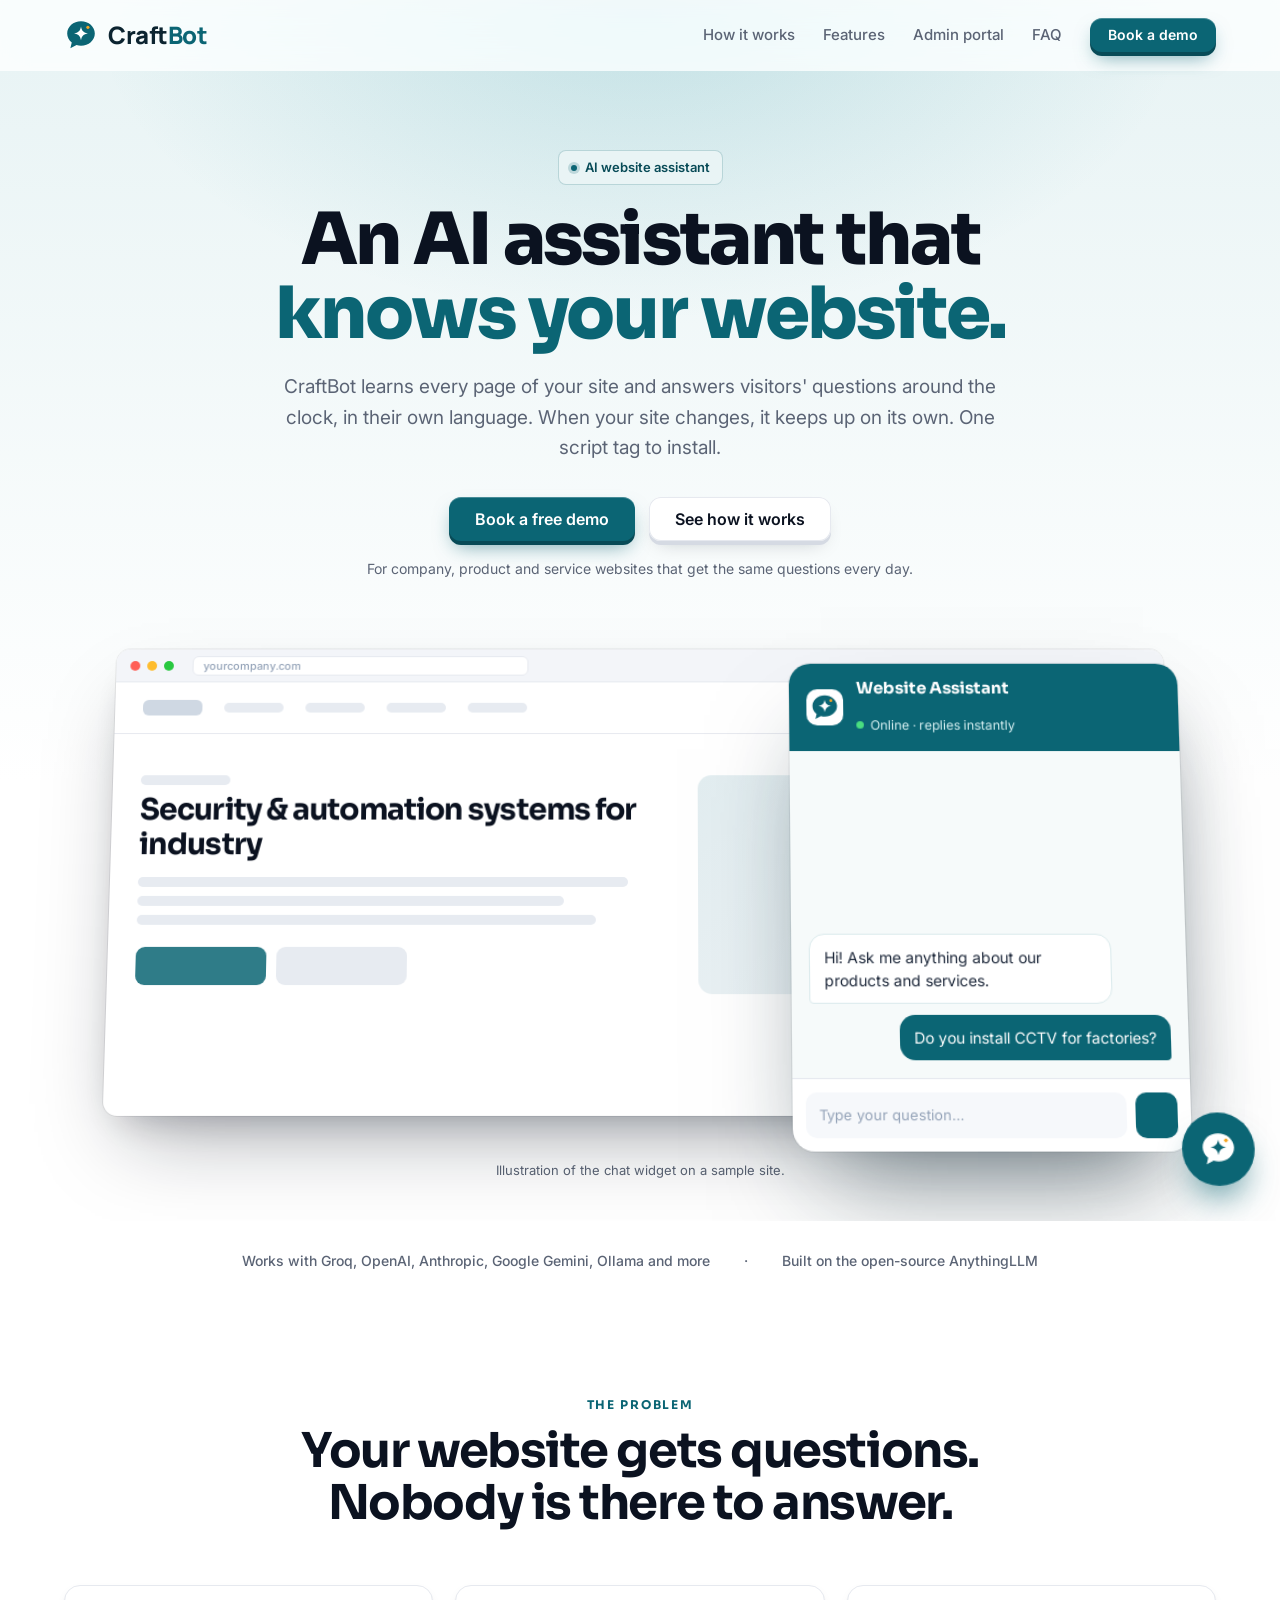
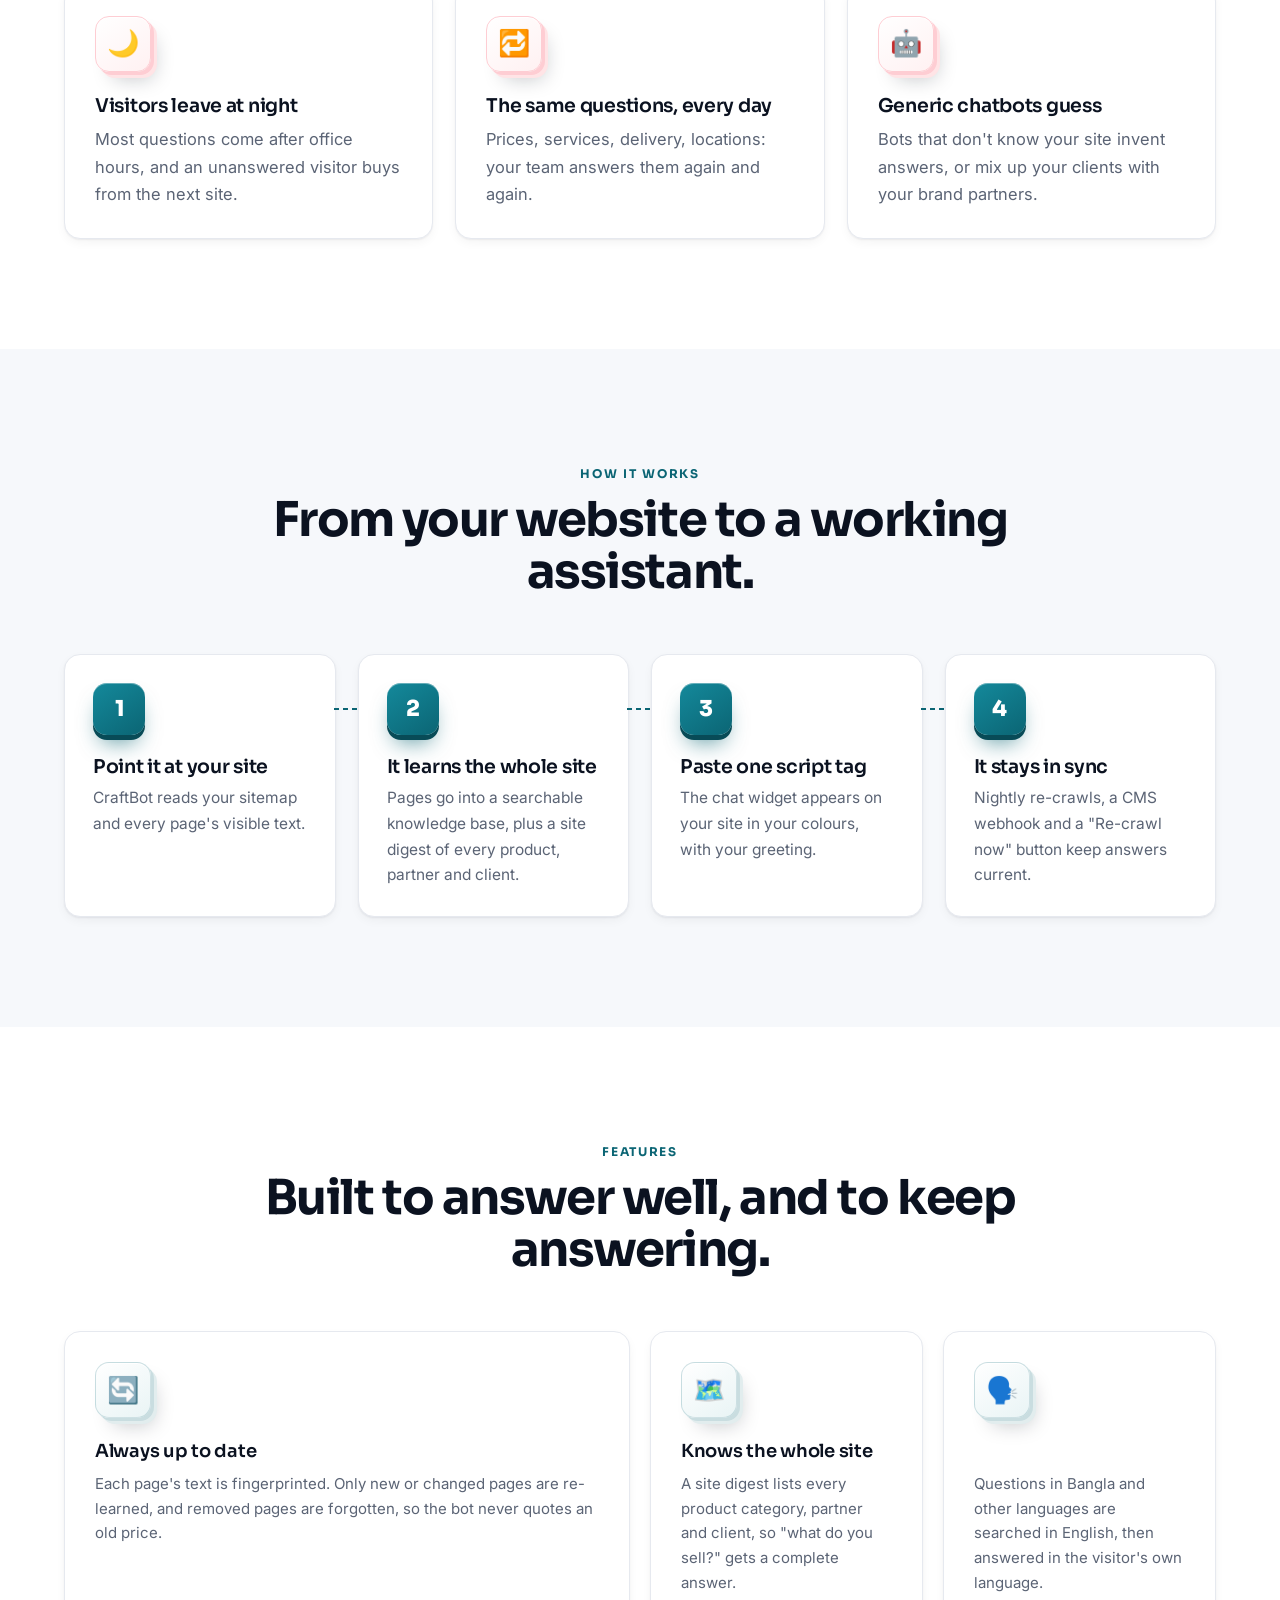
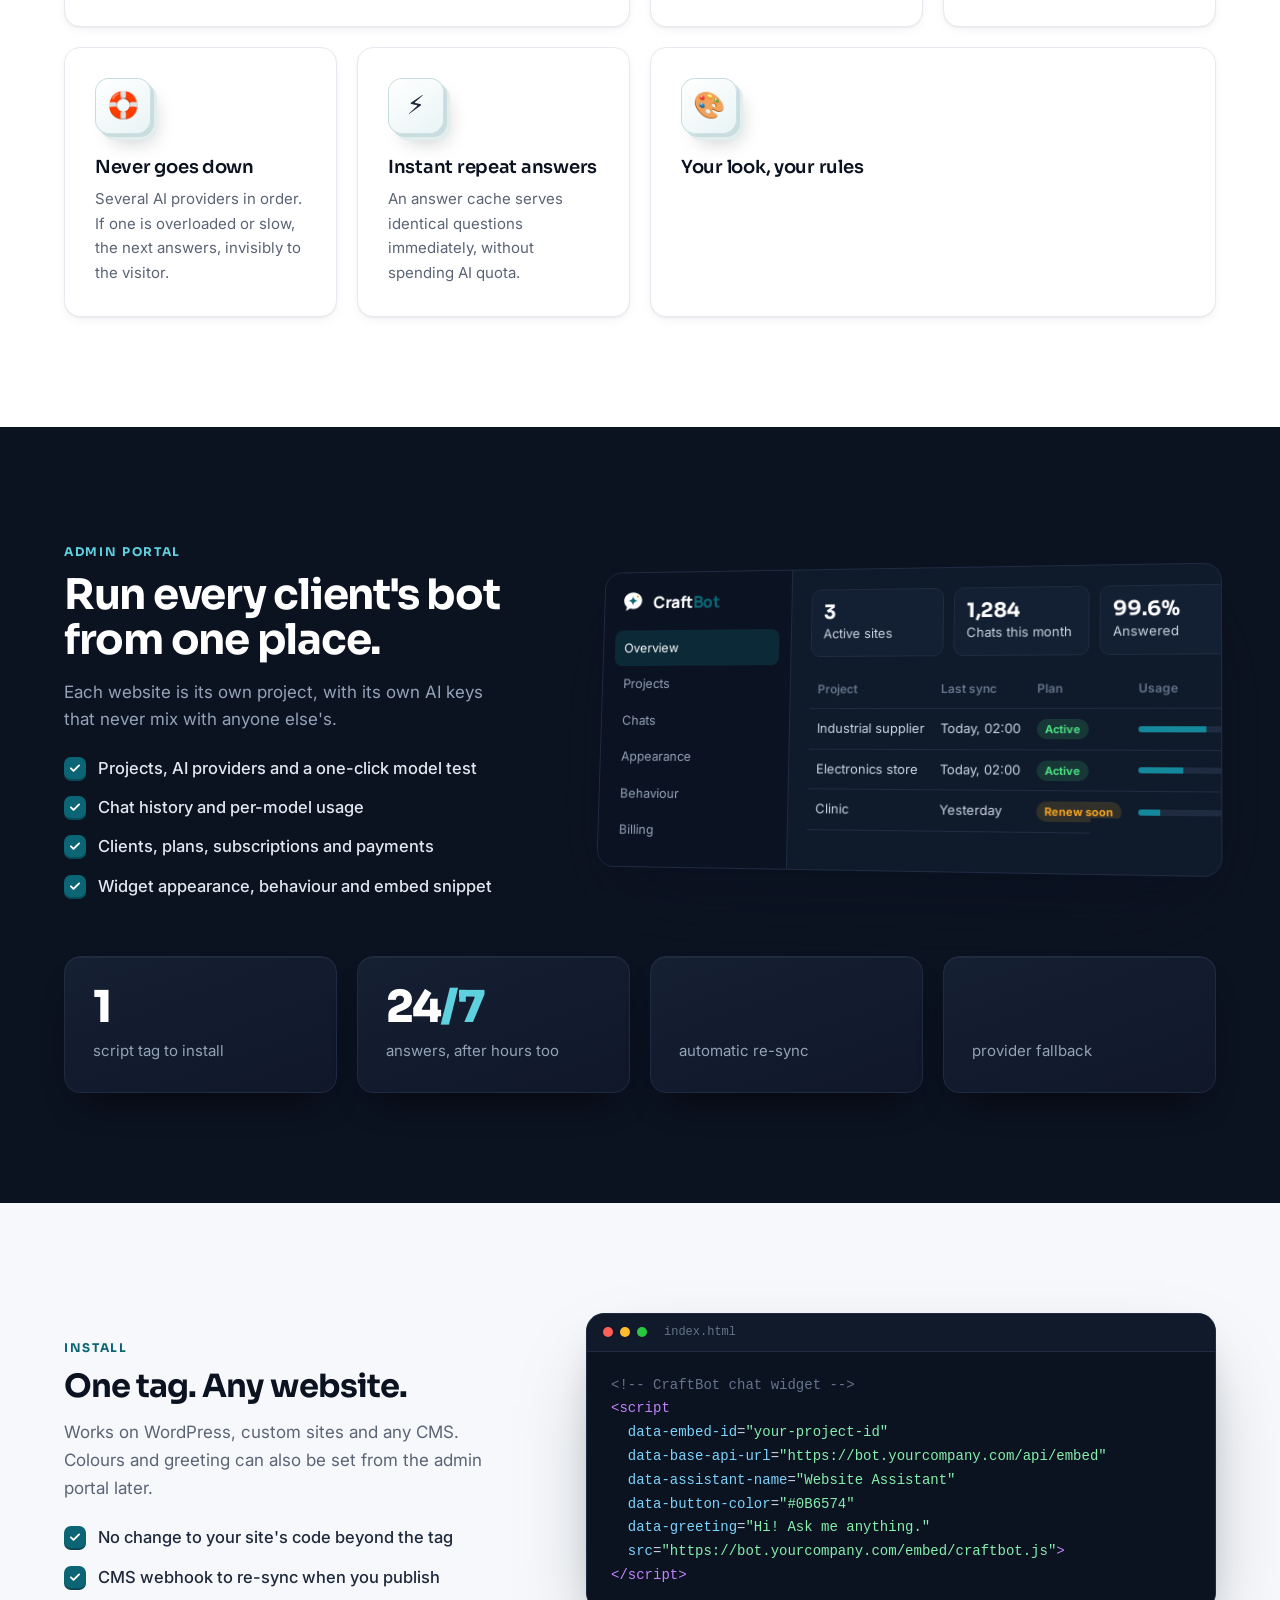
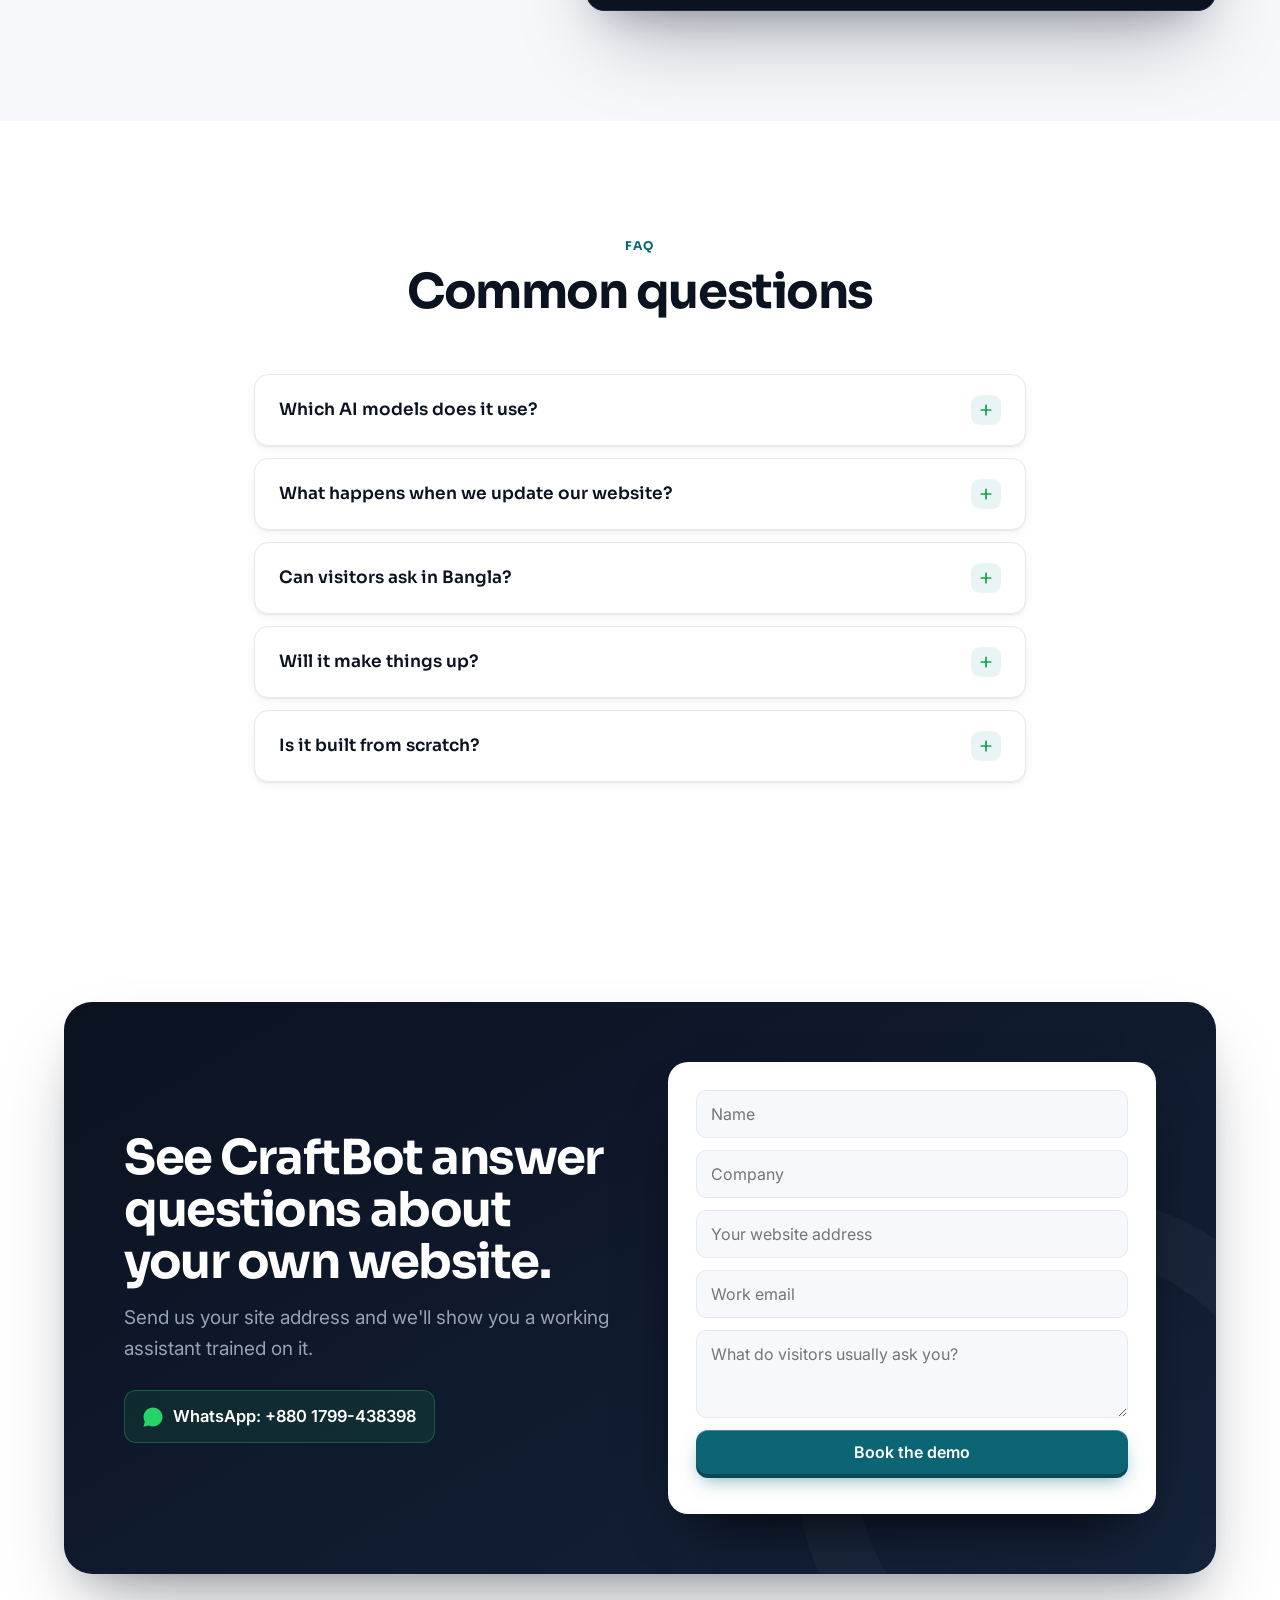
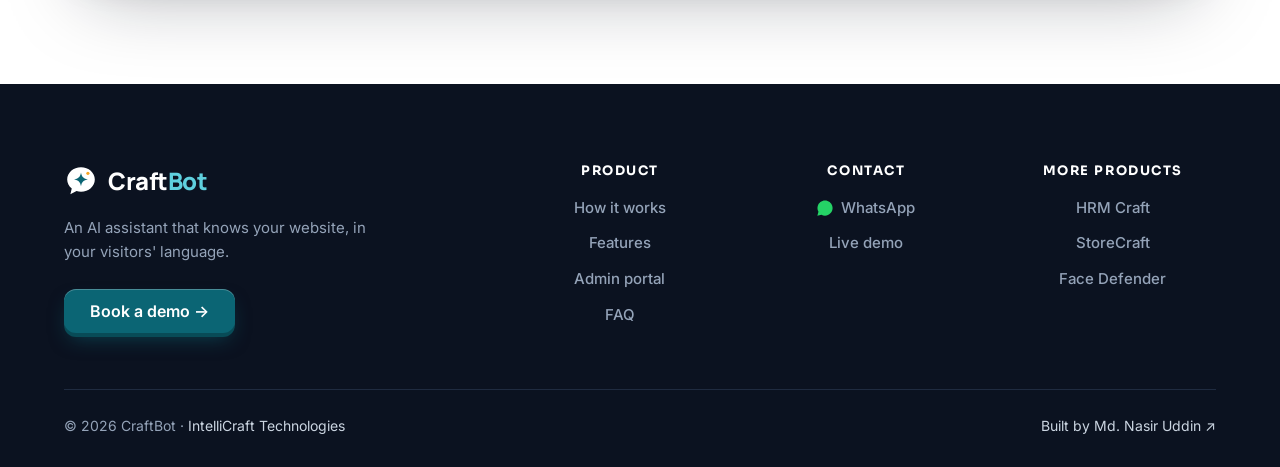
==== craftbot/index.html @ 8f6a27e9 "Add CraftBot product page; rename portfolio Projects to Products - New /craftbot page on the shared " ====
<!doctype html>
<html lang="en">
<head>
<meta charset="utf-8">
<meta name="viewport" content="width=device-width, initial-scale=1">
<title>CraftBot — An AI assistant that knows your website</title>
<meta name="description" content="CraftBot is an AI chat assistant for business websites. It learns every page of your site, stays in sync automatically, answers in your visitors' language and never goes down when one AI provider does.">
<meta property="og:title" content="CraftBot — An AI assistant that knows your website">
<meta property="og:description" content="Learns your whole site, stays in sync, answers in your visitors' language. One script tag to install.">
<meta name="theme-color" content="#0B6574">
<link rel="preconnect" href="https://fonts.googleapis.com">
<link rel="preconnect" href="https://fonts.gstatic.com" crossorigin>
<link href="https://fonts.googleapis.com/css2?family=Inter:wght@400;500;600;700&family=Sora:wght@500;600;700;800&family=Manrope:wght@800&family=Hind+Siliguri:wght@500&display=swap" rel="stylesheet">
<link rel="stylesheet" href="../shared/product.css">
<style>
:root{--brand:#0B6574;--brand-2:#14899b;--brand-ink:#084B57;--brand-soft:#e9f4f5;--amber:#F5A524;--cb-ink:#0C2430}
.hero{background:linear-gradient(180deg,#e7f3f4 0%,#fff 64%)}
.hl{color:var(--brand)}
.wm{display:flex;align-items:center;gap:10px;text-decoration:none;font:800 24px/1 "Manrope",sans-serif;letter-spacing:-.5px;color:var(--cb-ink)}
.wm img{width:34px;height:34px}
.wm b{color:var(--brand);font-weight:800}
footer .wm{color:#fff}footer .wm b{color:#5fd0de}
.dark .stat strong em,.dark .ftag{color:#5fd0de}

/* mock website + widget in the hero stage */
.site{background:#fff}
.site .nav{display:flex;align-items:center;gap:22px;padding:18px 28px;border-bottom:1px solid var(--line)}
.sk{display:block;height:10px;border-radius:6px;background:#e7ebf1}
.site .logo-sk{width:120px;height:16px;background:#cfd8e3}
.site .nav .sk{width:60px}
.site .body{display:grid;grid-template-columns:1.2fr 1fr;gap:28px;padding:42px 28px 120px;text-align:left}
.site h4{font:700 30px/1.15 var(--head);color:var(--ink);letter-spacing:-.03em;margin:8px 0 16px}
.site .img-sk{height:220px;border-radius:14px;background:linear-gradient(135deg,#e2edf0,#f3f6f9)}
.site .row{display:flex;gap:10px;margin-top:22px}
.site .row .sk{height:38px;width:130px;border-radius:9px}
.site .row .sk.p{background:var(--brand);opacity:.85}
.widget{position:absolute;right:3%;bottom:-6%;width:360px;border-radius:20px;background:#fff;box-shadow:0 50px 90px -30px rgba(12,36,48,.55),0 0 0 1px rgba(12,36,48,.08);overflow:hidden;transform:translateZ(150px);text-align:left;z-index:3}
.widget .wh{display:flex;align-items:center;gap:12px;padding:14px 16px;background:var(--brand);color:#fff}
.widget .wh img{width:34px;height:34px;background:#fff;border-radius:10px;padding:3px}
.widget .wh b{display:block;font:700 15px/1.2 var(--head)}
.widget .wh small{font-size:12px;color:#d7f0f2;display:flex;align-items:center;gap:6px}
.widget .wh small::before{content:"";width:7px;height:7px;border-radius:50%;background:#4ade80}
.msgs{height:300px;padding:16px;display:flex;flex-direction:column;justify-content:flex-end;gap:10px;overflow:hidden;background:#f6fafa}
.msg{max-width:84%;padding:10px 13px;border-radius:14px;font-size:14px;line-height:1.5;opacity:0;transform:translateY(8px);transition:opacity .35s,transform .35s}
.msg.show{opacity:1;transform:none}
.msg.bot{align-self:flex-start;background:#fff;border:1px solid #dcebed;color:var(--ink-2);border-bottom-left-radius:4px}
.msg.me{align-self:flex-end;background:var(--brand);color:#fff;border-bottom-right-radius:4px}
.msg[lang=bn]{font-family:"Hind Siliguri",sans-serif}
.typing{align-self:flex-start;display:none;gap:4px;padding:12px 14px;background:#fff;border:1px solid #dcebed;border-radius:14px}
.typing.show{display:flex}
.typing i{width:6px;height:6px;border-radius:50%;background:#94a3b8;animation:blink 1s infinite}
.typing i:nth-child(2){animation-delay:.15s}.typing i:nth-child(3){animation-delay:.3s}
@keyframes blink{0%,100%{opacity:.3}50%{opacity:1}}
.widget .in{display:flex;gap:8px;padding:12px;border-top:1px solid var(--line)}
.widget .in span{flex:1;padding:10px 12px;border-radius:10px;background:var(--surface);color:#94a3b8;font-size:13px}
.widget .in em{width:38px;border-radius:10px;background:var(--brand)}
.launcher{position:absolute;right:-1%;bottom:-12%;width:64px;height:64px;border-radius:50%;background:var(--brand);display:grid;place-items:center;box-shadow:0 18px 30px -10px rgba(11,101,116,.7);transform:translateZ(190px);z-index:4}
.launcher img{width:34px}
.demo-note{margin-top:46px;font-size:13px;color:var(--muted)}

/* bento of features */
.bento{display:grid;grid-template-columns:repeat(4,1fr);gap:20px}
.bento .card.wide{grid-column:span 2}
.bento .card h3{font-size:18px}
.bento .card p{font-size:15px}

/* admin mock */
.admin{display:grid;grid-template-columns:200px 1fr;border-radius:18px;overflow:hidden;background:#0f1a2b;border:1px solid #1f2b40;box-shadow:var(--sh-3);font-size:13px;color:#cbd5e1;transform:perspective(1600px) rotateY(-10deg) rotateX(5deg);transition:transform 1s cubic-bezier(.2,.7,.2,1)}
.admin:hover{transform:perspective(1600px) rotateY(0) rotateX(0)}
.admin aside{background:#0b1322;padding:18px 12px;border-right:1px solid #1f2b40}
.admin aside .wm{font-size:17px;color:#fff;margin:0 6px 18px}.admin aside .wm img{width:24px;height:24px}
.admin aside a{display:block;padding:8px 10px;border-radius:8px;color:#94a3b8;text-decoration:none}
.admin aside a.on{background:rgba(20,137,155,.18);color:#fff}
.admin main{padding:20px}
.admin .k{display:grid;grid-template-columns:repeat(3,1fr);gap:10px;margin-bottom:14px}
.admin .k div{padding:12px;border-radius:10px;background:#131f33;border:1px solid #1f2b40}
.admin .k b{display:block;font:700 20px/1.1 var(--head);color:#fff}
.admin table{width:100%;border-collapse:collapse}
.admin td,.admin th{padding:9px 8px;border-bottom:1px solid #1f2b40;text-align:left;white-space:nowrap}
.admin th{color:#64748b;font-weight:600;font-size:12px}
.pill{padding:3px 8px;border-radius:999px;font-size:11px;font-weight:700}
.pill.ok{background:rgba(74,222,128,.15);color:#4ade80}.pill.warn{background:rgba(245,165,36,.15);color:#F5A524}
.ubar{height:6px;border-radius:4px;background:#1f2b40;overflow:hidden;width:90px}.ubar i{display:block;height:100%;background:#14899b}

@media(max-width:960px){
  .widget{position:relative;right:auto;bottom:auto;width:100%;max-width:360px;margin:-60px auto 0;transform:none}
  .launcher{display:none}
  .site .body{grid-template-columns:1fr;padding-bottom:80px}.site .img-sk{display:none}
  .bento{grid-template-columns:1fr 1fr}.bento .card.wide{grid-column:span 2}
  .admin{grid-template-columns:1fr;transform:none}.admin aside{display:none}
  .admin .tblwrap{overflow-x:auto}
}
@media(max-width:560px){.bento{grid-template-columns:1fr}.bento .card.wide{grid-column:auto}}
</style>
<link rel="icon" href="logo.svg" type="image/svg+xml">
</head>
<body>
<header><div class="wrap">
  <a class="wm" href="./"><img src="logo.svg" alt="" width="34" height="34"><span>Craft<b>Bot</b></span></a>
  <nav aria-label="Main">
    <a href="#how">How it works</a>
    <a href="#features">Features</a>
    <a href="#admin">Admin portal</a>
    <a href="#faq">FAQ</a>
    <a class="btn" href="#contact">Book a demo</a>
  </nav>
</div></header>

<main>
<section class="hero">
  <div class="wrap">
    <span class="eyebrow"><i></i>AI website assistant</span>
    <h1>An AI assistant that <span class="hl">knows your website.</span></h1>
    <p class="lead">CraftBot learns every page of your site and answers visitors' questions around the clock, in their own language. When your site changes, it keeps up on its own. One script tag to install.</p>
    <div class="cta">
      <a class="btn" href="#contact">Book a free demo</a>
      <a class="btn alt" href="#how">See how it works</a>
    </div>
    <small>For company, product and service websites that get the same questions every day.</small>

    <div class="stage">
      <div class="stage-inner">
        <div class="screen site">
          <div class="bar"><i></i><i></i><i></i><span>yourcompany.com</span></div>
          <div class="nav"><span class="sk logo-sk"></span><span class="sk"></span><span class="sk"></span><span class="sk"></span><span class="sk"></span></div>
          <div class="body">
            <div><span class="sk" style="width:90px"></span><h4>Security &amp; automation systems for industry</h4><span class="sk" style="width:92%"></span><span class="sk" style="width:80%;margin-top:9px"></span><span class="sk" style="width:86%;margin-top:9px"></span><div class="row"><span class="sk p"></span><span class="sk"></span></div></div>
            <div class="img-sk"></div>
          </div>
        </div>
        <div class="widget" aria-label="Example conversation with CraftBot">
          <div class="wh"><img src="logo.svg" alt=""><span><b>Website Assistant</b><small>Online · replies instantly</small></span></div>
          <div class="msgs" id="msgs">
            <div class="msg bot">Hi! Ask me anything about our products and services.</div>
            <div class="msg me">Do you install CCTV for factories?</div>
            <div class="msg bot">Yes. We design and install CCTV systems for factories and warehouses, including a site survey and after-sales maintenance.</div>
            <div class="msg me" lang="bn">দাম কেমন পড়বে?</div>
            <div class="msg bot" lang="bn">দাম নির্ভর করে ক্যামেরার সংখ্যা আর জায়গার ওপর। সঠিক কোটেশনের জন্য Contact পেজ থেকে আমাদের জানান।</div>
            <div class="typing" id="typing"><i></i><i></i><i></i></div>
          </div>
          <div class="in"><span>Type your question…</span><em></em></div>
        </div>
        <div class="launcher"><img src="logo-reverse.svg" alt=""></div>
      </div>
    </div>
    <p class="demo-note">Illustration of the chat widget on a sample site.</p>
  </div>
</section>

<div class="trust"><div class="wrap">
  <span class="t">Works with Groq, OpenAI, Anthropic, Google Gemini, Ollama and more</span>
  <span class="t">·</span>
  <span class="t">Built on the open-source AnythingLLM</span>
</div></div>

<section>
  <div class="wrap">
    <div class="sec-head">
      <span class="ftag">The problem</span>
      <h2>Your website gets questions. Nobody is there to answer.</h2>
    </div>
    <div class="cards3">
      <div class="card warn" data-tilt="8"><div class="ico3d lift">🌙</div><h3 class="lift">Visitors leave at night</h3><p>Most questions come after office hours, and an unanswered visitor buys from the next site.</p></div>
      <div class="card warn" data-tilt="8"><div class="ico3d lift">🔁</div><h3 class="lift">The same questions, every day</h3><p>Prices, services, delivery, locations: your team answers them again and again.</p></div>
      <div class="card warn" data-tilt="8"><div class="ico3d lift">🤖</div><h3 class="lift">Generic chatbots guess</h3><p>Bots that don't know your site invent answers, or mix up your clients with your brand partners.</p></div>
    </div>
  </div>
</section>

<section id="how" class="alt-bg">
  <div class="wrap">
    <div class="sec-head">
      <span class="ftag">How it works</span>
      <h2>From your website to a working assistant.</h2>
    </div>
    <ol class="steps">
      <li><h3>Point it at your site</h3><p>CraftBot reads your sitemap and every page's visible text.</p></li>
      <li><h3>It learns the whole site</h3><p>Pages go into a searchable knowledge base, plus a site digest of every product, partner and client.</p></li>
      <li><h3>Paste one script tag</h3><p>The chat widget appears on your site in your colours, with your greeting.</p></li>
      <li><h3>It stays in sync</h3><p>Nightly re-crawls, a CMS webhook and a "Re-crawl now" button keep answers current.</p></li>
    </ol>
  </div>
</section>

<section id="features">
  <div class="wrap">
    <div class="sec-head">
      <span class="ftag">Features</span>
      <h2>Built to answer well, and to keep answering.</h2>
    </div>
    <div class="bento">
      <div class="card wide" data-tilt="5"><div class="ico3d lift">🔄</div><h3 class="lift">Always up to date</h3><p>Each page's text is fingerprinted. Only new or changed pages are re-learned, and removed pages are forgotten, so the bot never quotes an old price.</p></div>
      <div class="card" data-tilt="7"><div class="ico3d lift">🗺️</div><h3 class="lift">Knows the whole site</h3><p>A site digest lists every product category, partner and client, so "what do you sell?" gets a complete answer.</p></div>
      <div class="card" data-tilt="7"><div class="ico3d lift">🗣️</div><h3 class="lift">Your visitors' language</h3><p>Questions in Bangla and other languages are searched in English, then answered in the visitor's own language.</p></div>
      <div class="card" data-tilt="7"><div class="ico3d lift">🛟</div><h3 class="lift">Never goes down</h3><p>Several AI providers in order. If one is overloaded or slow, the next answers, invisibly to the visitor.</p></div>
      <div class="card" data-tilt="7"><div class="ico3d lift">⚡</div><h3 class="lift">Instant repeat answers</h3><p>An answer cache serves identical questions immediately, without spending AI quota.</p></div>
      <div class="card wide" data-tilt="5"><div class="ico3d lift">🎨</div><h3 class="lift">Your look, your rules</h3><p>Set the widget's colours, name and greeting, add extra instructions, and choose what the bot says when it doesn't know. Changes apply without touching your website code.</p></div>
    </div>
  </div>
</section>

<section id="admin" class="dark">
  <div class="wrap">
    <div class="frow" style="margin-top:0">
      <div class="ftext">
        <span class="ftag">Admin portal</span>
        <h2 style="font-size:clamp(28px,3.4vw,42px)">Run every client's bot from one place.</h2>
        <p class="lead" style="margin-top:16px">Each website is its own project, with its own AI keys that never mix with anyone else's.</p>
        <ul class="checks"><li>Projects, AI providers and a one-click model test</li><li>Chat history and per-model usage</li><li>Clients, plans, subscriptions and payments</li><li>Widget appearance, behaviour and embed snippet</li></ul>
      </div>
      <div class="admin" aria-label="Illustration of the CraftBot admin portal">
        <aside><span class="wm"><img src="logo-reverse.svg" alt=""><span>Craft<b>Bot</b></span></span><a class="on">Overview</a><a>Projects</a><a>Chats</a><a>Appearance</a><a>Behaviour</a><a>Billing</a></aside>
        <main>
          <div class="k"><div><b>3</b>Active sites</div><div><b>1,284</b>Chats this month</div><div><b>99.6%</b>Answered</div></div>
          <div class="tblwrap"><table>
            <tr><th>Project</th><th>Last sync</th><th>Plan</th><th>Usage</th></tr>
            <tr><td>Industrial supplier</td><td>Today, 02:00</td><td><span class="pill ok">Active</span></td><td><div class="ubar"><i style="width:72%"></i></div></td></tr>
            <tr><td>Electronics store</td><td>Today, 02:00</td><td><span class="pill ok">Active</span></td><td><div class="ubar"><i style="width:48%"></i></div></td></tr>
            <tr><td>Clinic</td><td>Yesterday</td><td><span class="pill warn">Renew soon</span></td><td><div class="ubar"><i style="width:23%"></i></div></td></tr>
          </table></div>
        </main>
      </div>
    </div>
    <div class="stats">
      <div class="stat" data-tilt="10"><strong>1</strong><span>script tag to install</span></div>
      <div class="stat" data-tilt="10"><strong>24<em>/7</em></strong><span>answers, after hours too</span></div>
      <div class="stat" data-tilt="10"><strong>Nightly</strong><span>automatic re-sync</span></div>
      <div class="stat" data-tilt="10"><strong>Multi<em>-AI</em></strong><span>provider fallback</span></div>
    </div>
  </div>
</section>

<section id="developers" class="alt-bg">
  <div class="wrap">
    <div class="frow" style="margin-top:0">
      <div class="ftext">
        <span class="ftag">Install</span>
        <h3>One tag. Any website.</h3>
        <p>Works on WordPress, custom sites and any CMS. Colours and greeting can also be set from the admin portal later.</p>
        <ul class="checks"><li>No change to your site's code beyond the tag</li><li>CMS webhook to re-sync when you publish</li></ul>
      </div>
      <div class="code" data-tilt="4">
        <div class="bar"><i></i><i></i><i></i><span>index.html</span></div>
<pre><span class="c">&lt;!-- CraftBot chat widget --&gt;</span>
<span class="k">&lt;script</span>
  <span class="f">data-embed-id</span>=<span class="s">"your-project-id"</span>
  <span class="f">data-base-api-url</span>=<span class="s">"https://bot.yourcompany.com/api/embed"</span>
  <span class="f">data-assistant-name</span>=<span class="s">"Website Assistant"</span>
  <span class="f">data-button-color</span>=<span class="s">"#0B6574"</span>
  <span class="f">data-greeting</span>=<span class="s">"Hi! Ask me anything."</span>
  <span class="f">src</span>=<span class="s">"https://bot.yourcompany.com/embed/craftbot.js"</span><span class="k">&gt;</span>
<span class="k">&lt;/script&gt;</span></pre>
      </div>
    </div>
  </div>
</section>

<section id="faq">
  <div class="wrap faq">
    <div class="sec-head">
      <span class="ftag">FAQ</span>
      <h2>Common questions</h2>
    </div>
    <details><summary>Which AI models does it use?</summary><p>Your choice, per website: Groq, OpenAI, Anthropic, Google Gemini, Ollama for local models, and many more. You can set several in order, so one takes over if another fails.</p></details>
    <details><summary>What happens when we update our website?</summary><p>CraftBot re-crawls every night and only re-learns pages that changed. You can also trigger a sync from your CMS with a webhook, or press "Re-crawl now" in the admin portal.</p></details>
    <details><summary>Can visitors ask in Bangla?</summary><p>Yes. Questions in Bangla and other languages are matched against your English pages, and the answer comes back in the visitor's language.</p></details>
    <details><summary>Will it make things up?</summary><p>It answers from your website's content and a set of key facts you control. You decide what it says when it doesn't know, so it can point visitors to your contact page instead of guessing.</p></details>
    <details><summary>Is it built from scratch?</summary><p>CraftBot is built on AnythingLLM, an open-source (MIT) AI platform, and adds website sync, the site digest, multi-language search, provider fallback, answer caching and the client admin portal on top.</p></details>
  </div>
</section>

<section id="contact" style="padding-bottom:0">
  <div class="wrap">
    <div class="contact">
      <div>
        <h2>See CraftBot answer questions about your own website.</h2>
        <p class="lead">Send us your site address and we'll show you a working assistant trained on it.</p>
        <a class="wa" href="https://wa.me/8801799438398" target="_blank" rel="noopener"><svg width="20" height="20" viewBox="0 0 24 24" aria-hidden="true"><path fill="currentColor" d="M12.04.63C5.76.63.65 5.74.65 12.02c0 2.01.52 3.97 1.52 5.7L.55 23.63l6.04-1.58a11.36 11.36 0 0 0 5.44 1.39c6.28 0 11.39-5.11 11.39-11.39S18.32.63 12.04.63zm5.43 13.75c-.3-.15-1.76-.87-2.03-.97-.27-.1-.47-.15-.67.15-.2.3-.77.97-.94 1.17-.17.2-.35.22-.65.07-.3-.15-1.26-.46-2.4-1.48-.89-.79-1.49-1.77-1.66-2.07-.17-.3-.02-.46.13-.61.13-.13.3-.35.45-.52.15-.17.2-.3.3-.5.1-.2.05-.37-.02-.52-.08-.15-.67-1.61-.92-2.21-.24-.58-.49-.5-.67-.51h-.57c-.2 0-.52.07-.8.37-.27.3-1.04 1.02-1.04 2.48s1.07 2.88 1.21 3.08c.15.2 2.1 3.2 5.08 4.49 2.47 1.07 2.97.86 3.56.8.57-.09 1.76-.72 2.01-1.41.25-.69.25-1.29.17-1.41-.07-.12-.27-.2-.57-.35z"/></svg>WhatsApp: +880 1799-438398</a>
      </div>
      <form id="demo" data-product="CraftBot" data-wa="8801799438398">
        <input name="name" aria-label="Name" required placeholder="Name">
        <input name="company" aria-label="Company" required placeholder="Company">
        <input name="site" aria-label="Website address" required placeholder="Your website address">
        <input name="email" type="email" aria-label="Work email" required placeholder="Work email">
        <textarea name="msg" rows="3" aria-label="Message" placeholder="What do visitors usually ask you?"></textarea>
        <button class="btn" type="submit">Book the demo</button>
        <p class="status" role="status"></p>
      </form>
    </div>
  </div>
</section>
</main>

<footer><div class="wrap">
  <div class="f-top">
    <div class="f-brand">
      <span class="wm"><img src="logo-reverse.svg" alt="" width="34" height="34"><span>Craft<b>Bot</b></span></span>
      <p>An AI assistant that knows your website, in your visitors' language.</p>
      <a class="btn" href="#contact">Book a demo →</a>
    </div>
    <nav class="f-col" aria-label="Product"><h4>Product</h4><a href="#how">How it works</a><a href="#features">Features</a><a href="#admin">Admin portal</a><a href="#faq">FAQ</a></nav>
    <nav class="f-col" aria-label="Contact"><h4>Contact</h4><a class="wa-l" href="https://wa.me/8801799438398" target="_blank" rel="noopener"><svg width="16" height="16" viewBox="0 0 24 24" aria-hidden="true"><path fill="currentColor" d="M12.04.63C5.76.63.65 5.74.65 12.02c0 2.01.52 3.97 1.52 5.7L.55 23.63l6.04-1.58a11.36 11.36 0 0 0 5.44 1.39c6.28 0 11.39-5.11 11.39-11.39S18.32.63 12.04.63zm5.43 13.75c-.3-.15-1.76-.87-2.03-.97-.27-.1-.47-.15-.67.15-.2.3-.77.97-.94 1.17-.17.2-.35.22-.65.07-.3-.15-1.26-.46-2.4-1.48-.89-.79-1.49-1.77-1.66-2.07-.17-.3-.02-.46.13-.61.13-.13.3-.35.45-.52.15-.17.2-.3.3-.5.1-.2.05-.37-.02-.52-.08-.15-.67-1.61-.92-2.21-.24-.58-.49-.5-.67-.51h-.57c-.2 0-.52.07-.8.37-.27.3-1.04 1.02-1.04 2.48s1.07 2.88 1.21 3.08c.15.2 2.1 3.2 5.08 4.49 2.47 1.07 2.97.86 3.56.8.57-.09 1.76-.72 2.01-1.41.25-.69.25-1.29.17-1.41-.07-.12-.27-.2-.57-.35z"/></svg>WhatsApp</a><a href="#contact">Live demo</a></nav>
    <nav class="f-col" aria-label="More products"><h4>More products</h4><a href="../hrm/">HRM Craft</a><a href="../storecraft/">StoreCraft</a><a href="../face-defender/">Face Defender</a></nav>
  </div>
  <div class="f-bottom"><span>© 2026 CraftBot · <a href="https://www.intellicrafttechnologies.com/" target="_blank" rel="noopener">IntelliCraft Technologies</a></span><a href="../" target="_blank" rel="noopener">Built by Md. Nasir Uddin ↗</a></div>
</div></footer>
<script src="../shared/product.js"></script>
<script>
// Play the example conversation once the widget is on screen.
(function(){
  var msgs=[].slice.call(document.querySelectorAll('#msgs .msg')), typing=document.getElementById('typing');
  var reduce=matchMedia('(prefers-reduced-motion: reduce)').matches;
  if(reduce){msgs.forEach(function(m){m.classList.add('show')});return;}
  var box=document.getElementById('msgs');
  function play(){
    msgs.forEach(function(m){m.classList.remove('show');m.style.display='none'});
    var i=0;
    (function next(){
      if(i>=msgs.length){setTimeout(play,6000);return;}
      var m=msgs[i++], bot=m.classList.contains('bot')&&i>1;
      if(bot){typing.classList.add('show');box.appendChild(typing);}
      setTimeout(function(){
        typing.classList.remove('show');
        m.style.display='';box.insertBefore(m,typing);
        requestAnimationFrame(function(){m.classList.add('show')});
        setTimeout(next, bot?1700:900);
      }, bot?1100:500);
    })();
  }
  play();
})();
</script>
</body>
</html>
---- shared/product.css ----
/* Shared product-page system for HRM Craft and StoreCraft.
   Each page sets --brand / --brand-2 / --brand-ink / --brand-soft. */
:root{
  --ink:#0b1220;--ink-2:#1e293b;--muted:#5b6475;--line:#e6e9ef;--bg:#ffffff;--surface:#f6f8fb;
  --brand:#16a34a;--brand-2:#22c55e;--brand-ink:#14532d;--brand-soft:#ecfdf3;
  --r:16px;
  --sh-1:0 1px 2px rgba(11,18,32,.06),0 4px 12px -2px rgba(11,18,32,.06);
  --sh-2:0 2px 4px rgba(11,18,32,.04),0 24px 48px -16px rgba(11,18,32,.22);
  --sh-3:0 40px 80px -24px rgba(11,18,32,.35),0 18px 36px -18px rgba(11,18,32,.25);
  --head:"Sora","Inter",system-ui,sans-serif;
}
*{box-sizing:border-box;margin:0}
html{scroll-behavior:smooth}
body{font:16.5px/1.65 "Inter",system-ui,sans-serif;color:var(--ink-2);background:var(--bg);-webkit-font-smoothing:antialiased;overflow-x:hidden}
a{color:inherit}
img{display:block;max-width:100%;height:auto}
.wrap{max-width:1200px;margin:0 auto;padding:0 24px}
h1,h2,h3{font-family:var(--head);color:var(--ink);letter-spacing:-.03em}
h1{font-size:clamp(38px,6vw,72px);font-weight:800;line-height:1.02}
h2{font-size:clamp(30px,4vw,48px);font-weight:700;line-height:1.08}
h3{font-size:19px;font-weight:600;line-height:1.3;letter-spacing:-.015em}
.hl{color:var(--brand)}
.eyebrow{display:inline-flex;align-items:center;gap:8px;font-size:13px;font-weight:600;color:var(--brand-ink);background:var(--brand-soft);border:1px solid color-mix(in srgb,var(--brand) 22%,transparent);padding:6px 12px;border-radius:8px;margin-bottom:18px}
.eyebrow i{width:6px;height:6px;border-radius:50%;background:var(--brand);box-shadow:0 0 0 3px color-mix(in srgb,var(--brand) 20%,transparent)}
.lead{font-size:19px;color:var(--muted);max-width:60ch;line-height:1.6}
.center{text-align:center}.center .lead,.center h2{margin-left:auto;margin-right:auto}
.sec-head{max-width:760px;margin:0 auto 56px;text-align:center}
.sec-head .lead{margin:16px auto 0}

/* ---------- header ---------- */
header{position:fixed;inset:0 0 auto 0;z-index:60;background:rgba(255,255,255,.78);backdrop-filter:saturate(1.6) blur(14px);border-bottom:1px solid transparent;transition:border-color .25s,box-shadow .25s}
header.solid{border-color:var(--line);box-shadow:0 6px 24px -18px rgba(11,18,32,.35)}
header .wrap{display:flex;align-items:center;justify-content:space-between;height:70px;gap:20px}
.brand img{height:32px;width:auto}
nav{display:flex;align-items:center;gap:28px;font-size:15px;font-weight:500}
nav a{text-decoration:none;color:var(--muted);transition:color .2s}
nav a:hover{color:var(--ink)}
nav .btn{padding:10px 18px;font-size:14px;color:#fff}

/* ---------- 3D buttons ---------- */
.btn{position:relative;display:inline-flex;align-items:center;justify-content:center;gap:8px;padding:14px 26px;border:0;border-radius:12px;background:var(--brand);color:#fff;font:600 16px/1 "Inter",sans-serif;text-decoration:none;cursor:pointer;
  box-shadow:0 4px 0 var(--brand-ink),0 10px 20px -6px color-mix(in srgb,var(--brand) 60%,transparent),inset 0 1px 0 rgba(255,255,255,.25);
  transform:translateY(0);transition:transform .12s,box-shadow .12s,background .2s}
.btn:hover{background:color-mix(in srgb,var(--brand) 88%,#000);transform:translateY(-1px);box-shadow:0 5px 0 var(--brand-ink),0 14px 26px -8px color-mix(in srgb,var(--brand) 60%,transparent),inset 0 1px 0 rgba(255,255,255,.25)}
.btn:active{transform:translateY(4px);box-shadow:0 0 0 var(--brand-ink),0 4px 10px -4px color-mix(in srgb,var(--brand) 60%,transparent)}
.btn.alt{background:#fff;color:var(--ink);box-shadow:0 4px 0 #d5dae3,0 10px 20px -10px rgba(11,18,32,.25),inset 0 0 0 1px var(--line)}
.btn.alt:hover{background:#fff;box-shadow:0 5px 0 #d5dae3,0 14px 24px -10px rgba(11,18,32,.28),inset 0 0 0 1px #d5dae3}
.btn.alt:active{box-shadow:0 0 0 #d5dae3,inset 0 0 0 1px var(--line)}

/* ---------- hero with 3D stage ---------- */
.hero{position:relative;padding:150px 0 40px;background:linear-gradient(180deg,var(--brand-soft) 0%,#fff 62%);overflow:hidden}
.hero::before{content:"";position:absolute;left:50%;top:-320px;width:1100px;height:640px;transform:translateX(-50%);border-radius:50%;background:radial-gradient(closest-side,color-mix(in srgb,var(--brand-2) 18%,transparent),transparent);pointer-events:none}
.hero .wrap{position:relative;text-align:center}
.hero h1{max-width:16ch;margin:0 auto}
.hero .lead{margin:22px auto 0}
.cta{display:flex;gap:14px;justify-content:center;flex-wrap:wrap;margin-top:34px}
.hero small{display:block;margin-top:16px;color:var(--muted);font-size:14px}
.stage{position:relative;max-width:1060px;margin:64px auto 0;perspective:1800px;--rx:14deg;--ry:0deg}
.stage-inner{position:relative;transform-style:preserve-3d;transform:rotateX(var(--rx)) rotateY(var(--ry));transition:transform .5s cubic-bezier(.2,.7,.2,1)}
.stage.in .stage-inner{--rx:6deg}
.screen{position:relative;border-radius:14px;overflow:hidden;background:#fff;box-shadow:var(--sh-3),0 0 0 1px rgba(11,18,32,.08);transform:translateZ(0)}
.screen .bar{display:flex;align-items:center;gap:7px;height:34px;padding:0 14px;background:#f3f5f9;border-bottom:1px solid var(--line)}
.screen .bar i{width:10px;height:10px;border-radius:50%;background:#ff5f57}.screen .bar i:nth-child(2){background:#febc2e}.screen .bar i:nth-child(3){background:#28c840}
.screen .bar span{margin-left:12px;flex:1;max-width:340px;height:20px;border-radius:6px;background:#fff;border:1px solid var(--line);font:500 11px/18px "Inter";color:#94a3b8;padding:0 10px;text-align:left;overflow:hidden;white-space:nowrap}
.screen.back{position:absolute;width:62%;top:-34px;transform:translateZ(-140px);opacity:.96;filter:saturate(.9)}
.screen.back.l{left:-9%;transform:translateZ(-160px) rotateY(10deg)}
.screen.back.r{right:-9%;transform:translateZ(-160px) rotateY(-10deg)}
.chip{position:absolute;z-index:3;display:flex;align-items:center;gap:12px;padding:12px 16px;background:rgba(255,255,255,.96);border:1px solid var(--line);border-radius:14px;box-shadow:var(--sh-2);text-align:left;white-space:nowrap;animation:bob 6s ease-in-out infinite}
.chip b{display:block;font:700 15px/1.2 var(--head);color:var(--ink)}
.chip small{display:block;margin:0;font-size:12px;color:var(--muted)}
.chip .ci{display:grid;place-items:center;width:38px;height:38px;border-radius:10px;font-size:18px;background:var(--brand-soft);color:var(--brand)}
.chip.c1{left:-4%;top:24%;transform:translateZ(120px)}
.chip.c2{right:-5%;top:10%;transform:translateZ(160px);animation-delay:-2s}
.chip.c3{right:6%;bottom:12%;transform:translateZ(100px);animation-delay:-4s}
@keyframes bob{0%,100%{translate:0 0}50%{translate:0 -10px}}
.hero-fade{position:absolute;left:0;right:0;bottom:0;height:120px;background:linear-gradient(transparent,#fff);z-index:4;pointer-events:none}

/* trust strip */
.trust{padding:28px 0 8px}
.trust .wrap{display:flex;flex-wrap:wrap;align-items:center;justify-content:center;gap:14px 34px;color:var(--muted);font-size:14px;font-weight:500}
.trust .t{display:flex;align-items:center;gap:8px}
.trust .t svg{color:var(--brand)}
.pay-logos{display:flex;flex-wrap:wrap;gap:12px;justify-content:center;align-items:center}
.pay-logos img{height:34px;width:auto;padding:6px 10px;background:#fff;border:1px solid var(--line);border-radius:10px;box-shadow:var(--sh-1)}

/* ---------- sections ---------- */
section{padding:110px 0;position:relative}
.alt-bg{background:var(--surface)}

/* problem cards */
.cards3{display:grid;grid-template-columns:repeat(3,1fr);gap:22px}
.card{position:relative;background:#fff;border:1px solid var(--line);border-radius:var(--r);padding:30px;box-shadow:var(--sh-1);transform-style:preserve-3d;transition:box-shadow .3s,border-color .3s}
.card:hover{box-shadow:var(--sh-2);border-color:color-mix(in srgb,var(--brand) 30%,var(--line))}
.card p{color:var(--muted);margin-top:8px}
.card .lift{transform:translateZ(40px)}
/* extruded 3D icon tile */
.ico3d{display:grid;place-items:center;width:56px;height:56px;margin-bottom:22px;border-radius:14px;font-size:26px;
  background:linear-gradient(145deg,#fff,var(--brand-soft));border:1px solid color-mix(in srgb,var(--brand) 18%,transparent);
  box-shadow:0 1px 0 #fff inset,3px 3px 0 color-mix(in srgb,var(--brand) 22%,#fff),6px 6px 0 color-mix(in srgb,var(--brand) 12%,#fff),10px 14px 20px -8px rgba(11,18,32,.25)}
.card.warn .ico3d{background:linear-gradient(145deg,#fff,#fff1f2);border-color:#fecdd3;box-shadow:0 1px 0 #fff inset,3px 3px 0 #fecdd3,6px 6px 0 #ffe4e6,10px 14px 20px -8px rgba(11,18,32,.25)}

/* feature rows with perspective screenshots */
.frow{display:grid;grid-template-columns:5fr 7fr;gap:72px;align-items:center;margin-top:110px}
.frow:first-of-type{margin-top:0}
.frow.flip{grid-template-columns:7fr 5fr}
.frow.flip .ftext{order:2}
.ftag{display:inline-block;font:700 12px/1 var(--head);letter-spacing:.14em;text-transform:uppercase;color:var(--brand);margin-bottom:14px}
.ftext h3{font-size:clamp(24px,2.6vw,32px);font-weight:700;letter-spacing:-.03em;line-height:1.15;margin-bottom:14px}
.ftext>p{color:var(--muted);font-size:17px}
.checks{list-style:none;padding:0;margin-top:22px;display:grid;gap:12px}
.checks li{display:flex;gap:12px;align-items:flex-start;font-weight:500;color:var(--ink-2)}
.checks li::before{content:"";flex:none;width:22px;height:22px;margin-top:2px;border-radius:7px;background:var(--brand) url("data:image/svg+xml,%3Csvg xmlns='http://www.w3.org/2000/svg' viewBox='0 0 24 24' fill='none' stroke='white' stroke-width='3.2' stroke-linecap='round' stroke-linejoin='round'%3E%3Cpath d='m5 12.5 4.5 4.5L19 7.5'/%3E%3C/svg%3E") center/14px no-repeat;box-shadow:0 2px 0 var(--brand-ink)}
.persp{perspective:1600px}
.persp .screen{transform:rotateY(-16deg) rotateX(6deg) scale(.96);transition:transform 1s cubic-bezier(.2,.7,.2,1);cursor:zoom-in}
.flip .persp .screen{transform:rotateY(16deg) rotateX(6deg) scale(.96)}
.persp.in .screen{transform:rotateY(-5deg) rotateX(2deg)}
.flip .persp.in .screen{transform:rotateY(5deg) rotateX(2deg)}
.persp .screen:hover{transform:rotateY(0) rotateX(0) scale(1.01)}

/* gallery */
.gallery{display:grid;grid-template-columns:repeat(3,1fr);gap:26px;margin-top:110px}
.gallery figure{margin:0}
.gallery .screen{cursor:zoom-in;transition:transform .4s cubic-bezier(.2,.7,.2,1),box-shadow .4s}
.gallery .screen:hover{transform:translateY(-6px) rotateX(4deg);box-shadow:var(--sh-3)}
.gallery figcaption{margin-top:14px;font-size:15px;color:var(--muted)}
.gallery figcaption b{color:var(--ink);font-weight:600}

/* dark band */
.dark{background:var(--ink);color:#cbd5e1;overflow:hidden}
.dark h2,.dark h3{color:#fff}
.dark .lead{color:#94a3b8}
.dark .ftag{color:var(--brand-2)}
.stats{display:grid;grid-template-columns:repeat(4,1fr);gap:20px;margin-top:56px}
.stat{padding:28px;border-radius:var(--r);background:linear-gradient(160deg,#162033,#0f1729);border:1px solid #1f2b40;box-shadow:inset 0 1px 0 rgba(255,255,255,.05),0 20px 40px -24px #000;transform-style:preserve-3d}
.stat strong{display:block;font:800 44px/1 var(--head);letter-spacing:-.04em;color:#fff;transform:translateZ(30px)}
.stat strong em{font-style:normal;color:var(--brand-2)}
.stat span{display:block;margin-top:10px;font-size:15px;color:#94a3b8;transform:translateZ(18px)}
.dark .cards3 .card{background:linear-gradient(160deg,#162033,#0f1729);border-color:#1f2b40;box-shadow:inset 0 1px 0 rgba(255,255,255,.05)}
.dark .card p{color:#94a3b8}
.dark .ico3d{background:linear-gradient(145deg,#1e2a40,#111a2b);border-color:#2a3852;box-shadow:inset 0 1px 0 rgba(255,255,255,.08),3px 3px 0 #0b1220,6px 6px 0 #070c16,10px 14px 20px -8px #000}

/* pricing cards */
.plans{display:grid;grid-template-columns:repeat(3,1fr);gap:24px;align-items:stretch;perspective:1400px}
.plan{position:relative;display:flex;flex-direction:column;padding:34px 30px;border-radius:20px;background:#fff;border:1px solid var(--line);box-shadow:var(--sh-1);transform-style:preserve-3d;transition:box-shadow .3s}
.plan:hover{box-shadow:var(--sh-2)}
.plan.pop{background:linear-gradient(170deg,var(--ink),#16233a);color:#cbd5e1;border-color:transparent;box-shadow:var(--sh-3);transform:translateY(-14px)}
.plan.pop h3,.plan.pop .price{color:#fff}
.plan .badge{position:absolute;top:-13px;left:50%;transform:translateX(-50%) translateZ(40px);padding:6px 14px;border-radius:999px;background:var(--brand);color:#fff;font:700 12px/1 "Inter";letter-spacing:.04em;box-shadow:0 3px 0 var(--brand-ink)}
.plan .for{font-size:14px;color:var(--muted);margin-top:4px}
.plan.pop .for{color:#94a3b8}
.price{font:800 46px/1 var(--head);letter-spacing:-.04em;color:var(--ink);margin:24px 0 6px}
.price-sub{font-size:14px;color:var(--muted)}
.plan.pop .price-sub{color:#94a3b8}
.plan ul{list-style:none;padding:0;margin:24px 0 28px;display:grid;gap:11px;font-size:15px;flex:1}
.plan li{display:flex;gap:10px}
.plan li::before{content:"✓";font-weight:800;color:var(--brand)}
.plan.pop li::before{color:var(--brand-2)}
.plan .btn{width:100%}
.note{font-size:14.5px;color:var(--muted);max-width:80ch;margin:32px auto 0;text-align:center}

/* steps */
.steps{display:grid;grid-template-columns:repeat(4,1fr);gap:22px;list-style:none;padding:0;counter-reset:s}
.steps li{counter-increment:s;position:relative;padding:28px;background:#fff;border:1px solid var(--line);border-radius:var(--r);box-shadow:var(--sh-1)}
.steps li::before{content:counter(s);display:grid;place-items:center;width:52px;height:52px;margin-bottom:20px;border-radius:14px;font:800 22px/1 var(--head);color:#fff;
  background:linear-gradient(145deg,var(--brand-2),var(--brand));box-shadow:inset 0 1px 0 rgba(255,255,255,.35),0 5px 0 var(--brand-ink),0 14px 22px -8px color-mix(in srgb,var(--brand) 70%,transparent)}
.steps li::after{content:"";position:absolute;top:53px;right:-23px;width:24px;height:2px;background:repeating-linear-gradient(90deg,var(--brand) 0 5px,transparent 5px 9px)}
.steps li:last-child::after{display:none}
.steps p{color:var(--muted);margin-top:6px;font-size:15.5px}

/* faq */
.faq{max-width:820px;margin:0 auto}
details{background:#fff;border:1px solid var(--line);border-radius:14px;margin-top:12px;box-shadow:var(--sh-1);transition:box-shadow .2s,border-color .2s}
details[open]{box-shadow:var(--sh-2);border-color:color-mix(in srgb,var(--brand) 30%,var(--line))}
summary{list-style:none;cursor:pointer;display:flex;justify-content:space-between;align-items:center;gap:16px;padding:20px 24px;font:600 17px/1.4 var(--head);color:var(--ink)}
summary::-webkit-details-marker{display:none}
summary::after{content:"";flex:none;width:30px;height:30px;border-radius:9px;background:var(--brand-soft) url("data:image/svg+xml,%3Csvg xmlns='http://www.w3.org/2000/svg' viewBox='0 0 24 24' fill='none' stroke='%2316a34a' stroke-width='2.6' stroke-linecap='round'%3E%3Cpath d='M12 5v14M5 12h14'/%3E%3C/svg%3E") center/16px no-repeat;transition:transform .25s}
details[open] summary::after{transform:rotate(45deg)}
details p{padding:0 24px 22px;color:var(--muted);max-width:72ch}

/* contact */
.contact{display:grid;grid-template-columns:1fr 1fr;gap:56px;align-items:center;padding:60px;border-radius:28px;background:linear-gradient(150deg,var(--ink) 0%,#14223a 100%);color:#cbd5e1;box-shadow:var(--sh-3);position:relative;overflow:hidden}
.contact::after{content:"";position:absolute;right:-120px;bottom:-160px;width:420px;height:420px;border-radius:50%;border:60px solid rgba(255,255,255,.03);pointer-events:none}
.contact>*{position:relative;z-index:1}
.contact h2{color:#fff}
.contact .lead{color:#94a3b8;margin-top:16px}
.wa{display:inline-flex;align-items:center;gap:10px;margin-top:26px;padding:12px 18px;border-radius:12px;background:rgba(37,211,102,.1);border:1px solid rgba(37,211,102,.3);color:#fff;font-weight:600;text-decoration:none}
.wa svg{color:#25d366}
.contact .small{font-size:14px;color:#94a3b8;margin-top:14px}
form{display:grid;gap:12px;padding:28px;border-radius:20px;background:#fff;box-shadow:0 30px 60px -30px #000}
input,select,textarea{width:100%;font:16px "Inter",sans-serif;color:var(--ink);padding:13px 14px;border:1px solid var(--line);border-radius:10px;background:var(--surface);transition:border-color .2s,box-shadow .2s,background .2s}
input:focus,select:focus,textarea:focus{outline:none;background:#fff;border-color:var(--brand);box-shadow:0 0 0 4px color-mix(in srgb,var(--brand) 15%,transparent)}
form .status{font-size:14px;color:var(--muted)}

/* footer */
footer{background:var(--ink);color:#94a3b8;padding:80px 0 0;margin-top:110px;font-size:15px}
.f-top{display:grid;grid-template-columns:2fr 1fr 1fr 1fr;gap:40px;padding-bottom:56px}
.f-brand img{height:32px;width:auto}
.f-brand p{margin:18px 0 24px;max-width:36ch}
.f-col{display:flex;flex-direction:column;gap:11px}
.f-col h4{font:700 13px/1 var(--head);letter-spacing:.12em;text-transform:uppercase;color:#fff;margin-bottom:8px}
.f-col a{text-decoration:none;color:#94a3b8;transition:color .2s}
.f-col a:hover{color:#fff}
.f-col a.wa-l{display:inline-flex;align-items:center;gap:8px}
.f-col a.wa-l svg{color:#25d366}
.f-bottom{display:flex;justify-content:space-between;flex-wrap:wrap;gap:14px;padding:24px 0 30px;border-top:1px solid #1f2b40;font-size:14px}
.f-bottom a{color:#cbd5e1;text-decoration:none}
.f-bottom a:hover{color:#fff}

/* reveal + lightbox */
.rv{opacity:0;transform:translateY(28px);transition:opacity .8s ease,transform .8s cubic-bezier(.2,.7,.2,1)}
.rv.in{opacity:1;transform:none}
.lb{position:fixed;inset:0;z-index:100;display:none;place-items:center;padding:24px;background:rgba(11,18,32,.88);backdrop-filter:blur(6px);cursor:zoom-out}
.lb.open{display:grid}
.lb img{max-width:min(1400px,100%);max-height:90vh;border-radius:12px;box-shadow:0 40px 80px rgba(0,0,0,.5)}

@media(max-width:960px){
  nav a:not(.btn){display:none}
  .hero{padding-top:118px}
  .stage{margin-top:44px}
  .screen.back{display:none}
  .chip{padding:9px 12px;gap:9px}.chip .ci{width:30px;height:30px;font-size:15px}.chip b{font-size:13px}
  .chip.c1{left:-2%;top:auto;bottom:-6%}.chip.c2{right:-2%;top:-8%}.chip.c3{display:none}
  .cards3,.frow,.frow.flip,.gallery,.stats,.plans,.steps,.contact,.f-top{grid-template-columns:1fr}
  .frow{gap:32px;margin-top:80px}.frow.flip .ftext{order:0}
  .stats{grid-template-columns:1fr 1fr}
  .plan.pop{transform:none}
  .steps li::after{display:none}
  section{padding:76px 0}
  .contact{padding:28px 20px;border-radius:20px;gap:32px}
  .f-top{grid-template-columns:1fr 1fr}.f-brand{grid-column:1/-1}
  .gallery{margin-top:72px}
}
@media(max-width:520px){h1{font-size:36px}.stat strong{font-size:34px}.stat{padding:20px}}
@media(prefers-reduced-motion:reduce){
  *,*::before,*::after{animation:none!important;transition:none!important}
  .rv{opacity:1;transform:none}
}
.cards3.four{grid-template-columns:repeat(4,1fr)}
@media(max-width:960px){.cards3.four{grid-template-columns:1fr 1fr}}
@media(max-width:560px){.cards3.four{grid-template-columns:1fr}}
.screen.nobar .bar{display:none}
.dark .checks li{color:#e2e8f0}
@media(max-width:960px){.stage{margin-top:64px}.hero-fade{display:none}.hero{padding-bottom:24px}.trust .wrap{gap:10px 22px}}

/* ---------- phone frames (portrait products) ---------- */
.phone{position:relative;width:260px;aspect-ratio:590/1278;padding:10px;border-radius:44px;background:linear-gradient(145deg,#2a3346,#0b1220);
  box-shadow:inset 0 0 0 1.5px #3a455c,inset 0 2px 1px rgba(255,255,255,.12),var(--sh-3)}
.phone::before{content:"";position:absolute;top:18px;left:50%;width:86px;height:24px;transform:translateX(-50%);border-radius:14px;background:#05080f;z-index:2}
.phone img{width:100%;height:100%;object-fit:cover;border-radius:34px}
.phones{position:relative;display:flex;justify-content:center;align-items:flex-end;gap:0;margin:70px auto 0;perspective:1800px;--rx:10deg}
.phones .stage-inner{display:flex;justify-content:center;align-items:center;transform-style:preserve-3d}
.phones .phone.side{width:230px;opacity:.97}
.phones .phone.side.l{transform:translateZ(-120px) translateX(60px) rotateY(24deg)}
.phones .phone.side.r{transform:translateZ(-120px) translateX(-60px) rotateY(-24deg)}
.phones .phone.mid{width:280px;transform:translateZ(40px);z-index:2}
.frow .phone-wrap{display:flex;justify-content:center;perspective:1400px}
.frow .phone-wrap .phone{transform:rotateY(-18deg) rotateX(6deg);transition:transform 1s cubic-bezier(.2,.7,.2,1)}
.frow.flip .phone-wrap .phone{transform:rotateY(18deg) rotateX(6deg)}
.frow .phone-wrap.in .phone{transform:rotateY(-8deg) rotateX(2deg)}
.frow.flip .phone-wrap.in .phone{transform:rotateY(8deg) rotateX(2deg)}
.trio{display:grid;grid-template-columns:repeat(3,1fr);gap:28px;justify-items:center}
.trio figure{margin:0;text-align:center;display:flex;flex-direction:column;align-items:center}
.trio .phone{width:230px;transition:transform .5s cubic-bezier(.2,.7,.2,1)}
.trio figure:hover .phone{transform:translateY(-10px) rotateX(6deg)}
.trio figcaption{margin-top:22px;max-width:30ch;color:var(--muted)}
.trio figcaption b{display:block;font:700 18px/1.3 var(--head);color:var(--ink);margin-bottom:4px}
.tech{display:flex;flex-wrap:wrap;gap:12px;justify-content:center;align-items:center}
.tech span{display:inline-flex;align-items:center;gap:9px;padding:9px 14px;background:#fff;border:1px solid var(--line);border-radius:12px;box-shadow:var(--sh-1);font-size:14px;font-weight:600;color:var(--ink)}
.tech img{height:20px;width:auto}
/* code card */
.code{position:relative;border-radius:18px;background:#0b1220;border:1px solid #1f2b40;box-shadow:var(--sh-3);overflow:hidden;font:14px/1.7 ui-monospace,SFMono-Regular,Menlo,Consolas,monospace;color:#cbd5e1}
.code .bar{display:flex;gap:7px;align-items:center;height:38px;padding:0 16px;background:#111a2b;border-bottom:1px solid #1f2b40}
.code .bar i{width:10px;height:10px;border-radius:50%;background:#ff5f57}.code .bar i:nth-child(2){background:#febc2e}.code .bar i:nth-child(3){background:#28c840}
.code .bar span{margin-left:10px;font-size:12px;color:#64748b}
.code pre{margin:0;padding:22px 24px;overflow-x:auto}
.code .k{color:#c084fc}.code .f{color:#7dd3fc}.code .s{color:#86efac}.code .c{color:#64748b}.code .t{color:#fbbf24}
@media(max-width:960px){
  .phones .phone.side{display:none}
  .phones .phone.mid{width:240px}
  .trio{grid-template-columns:1fr;gap:48px}
}
@media(max-width:960px){.stage.phones{margin-top:96px}}
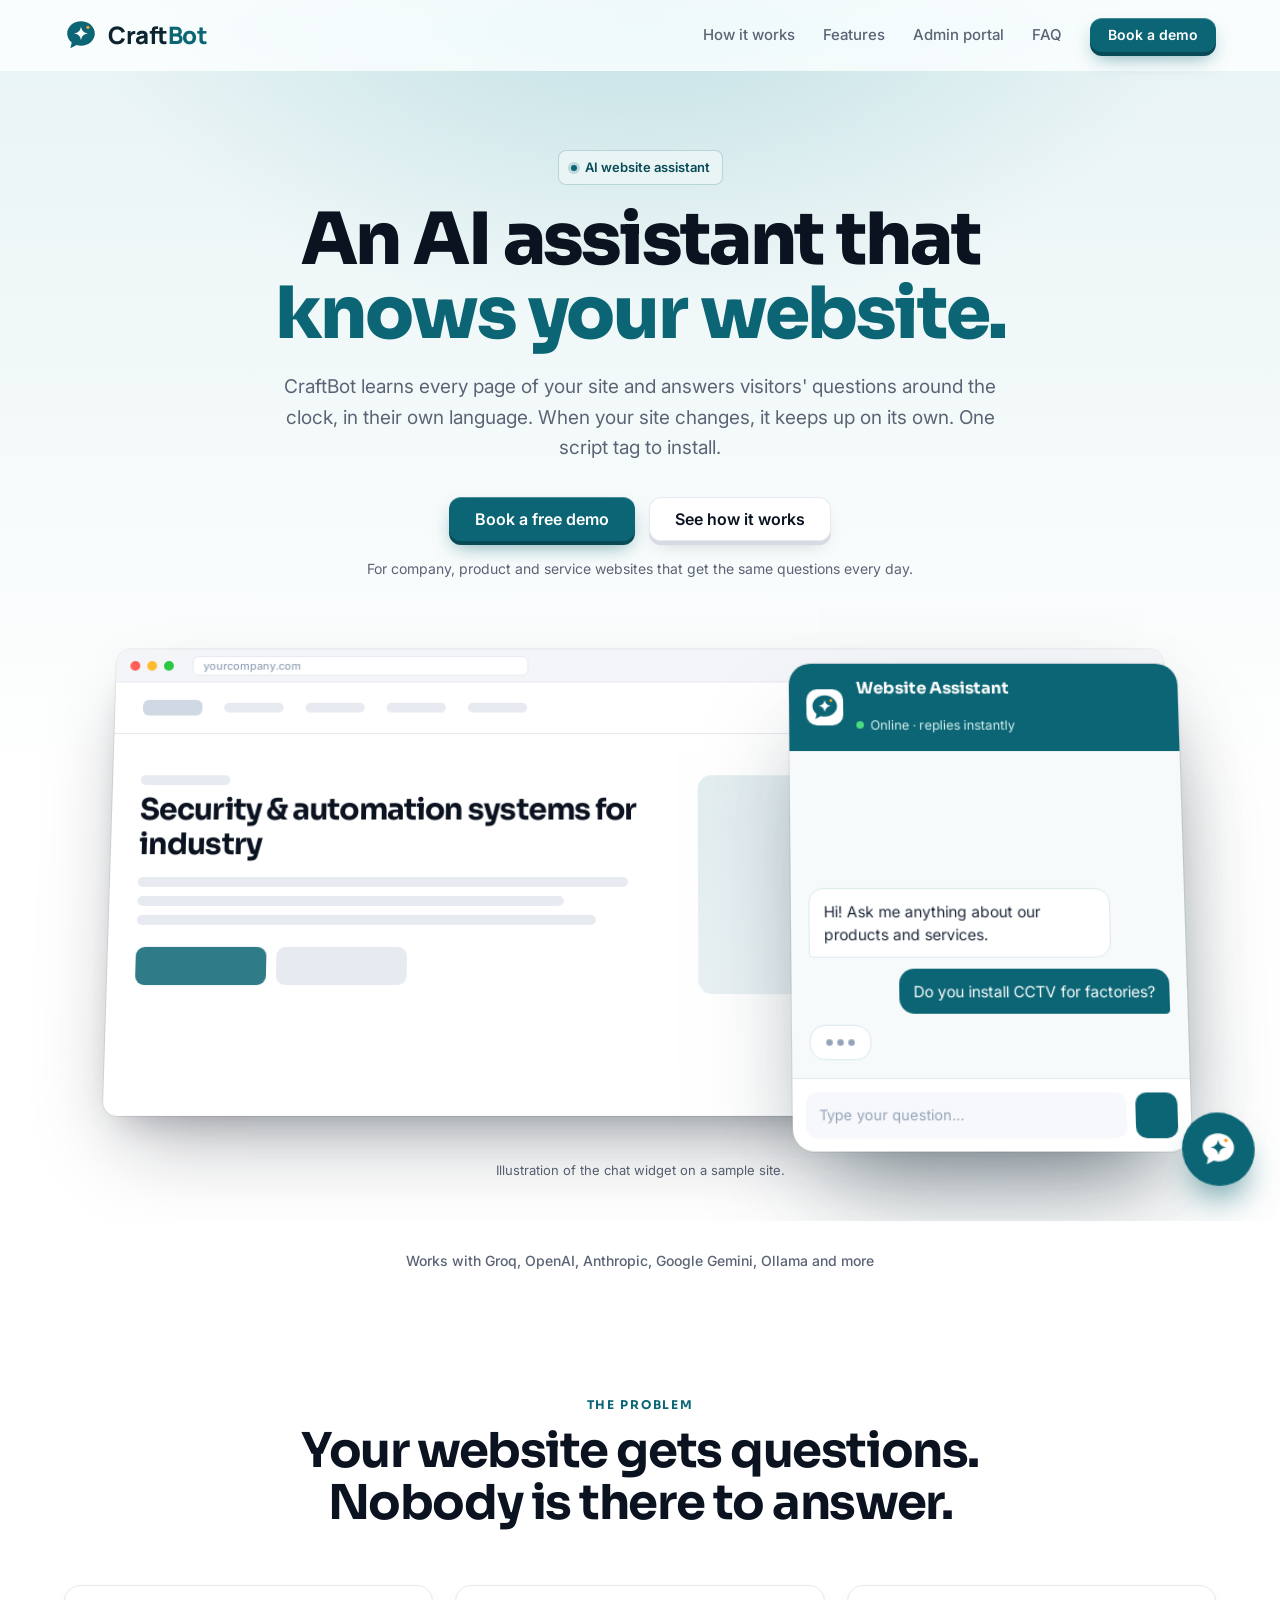
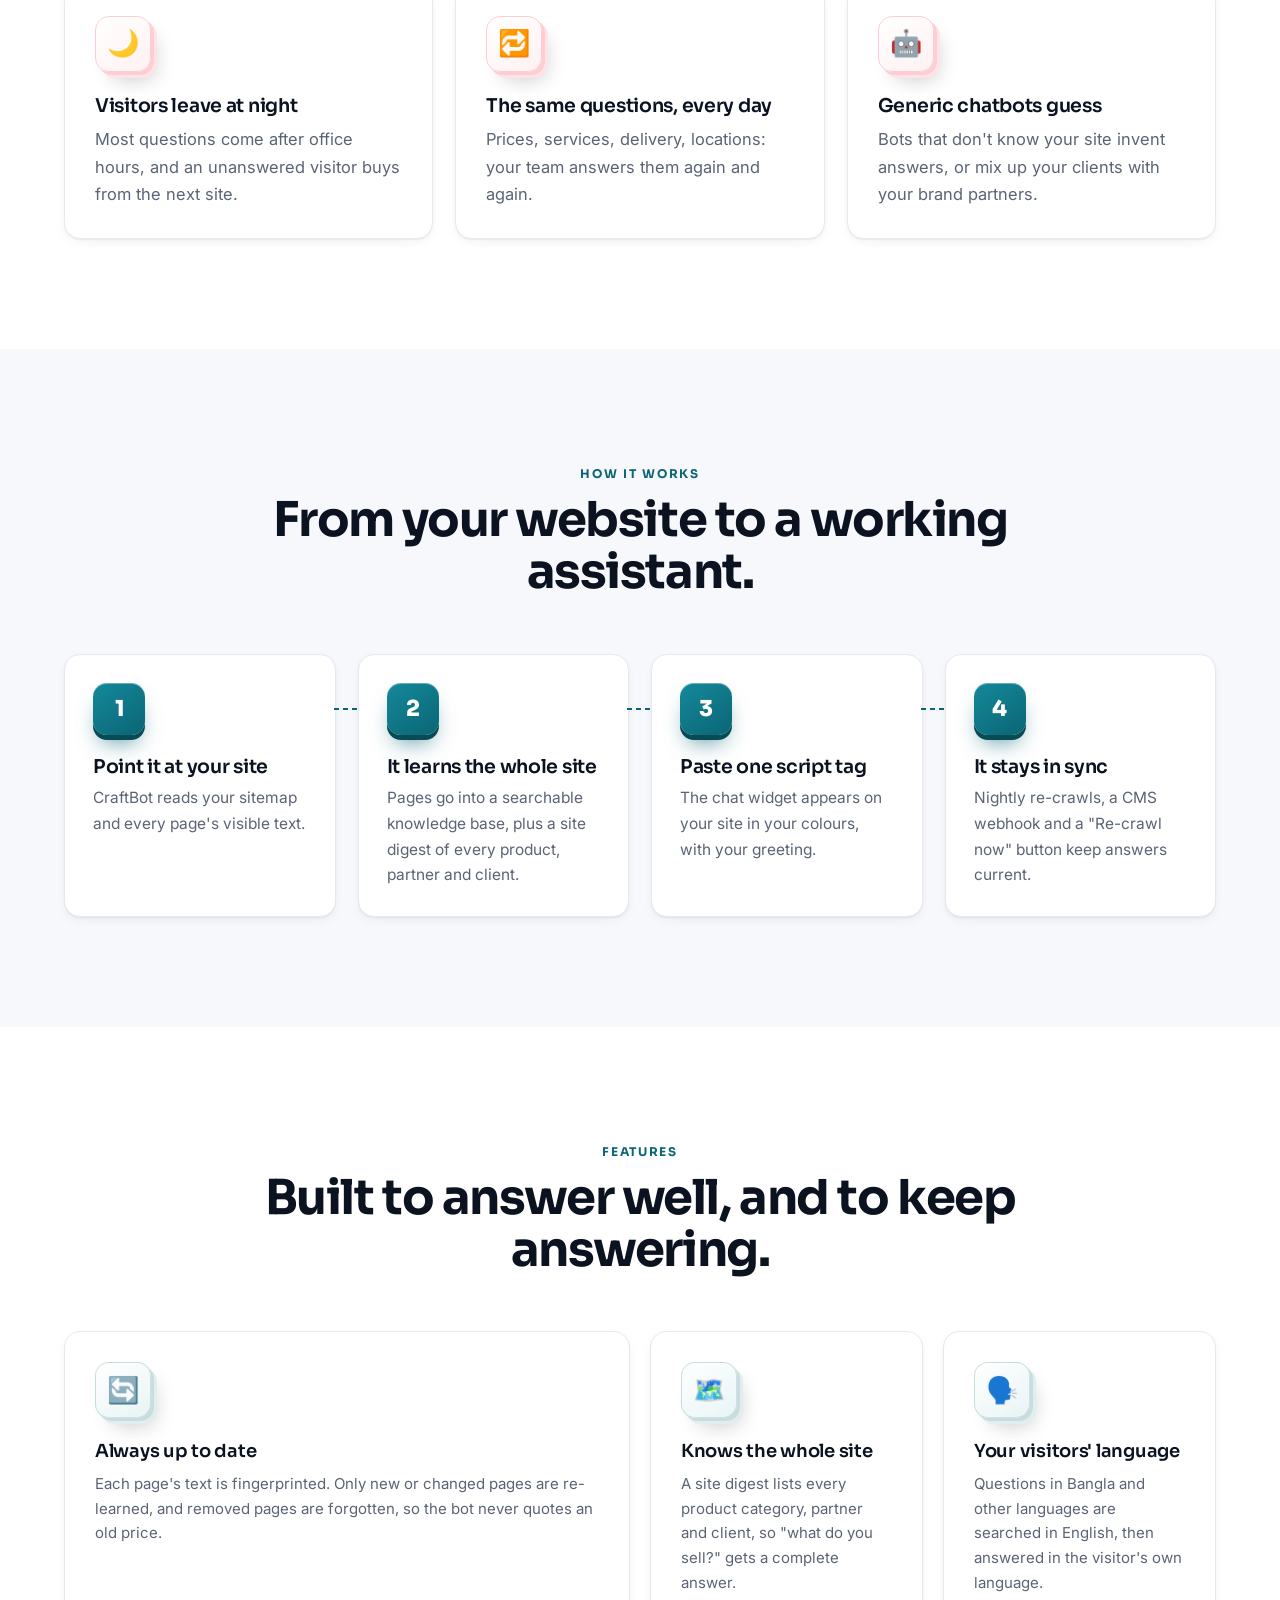
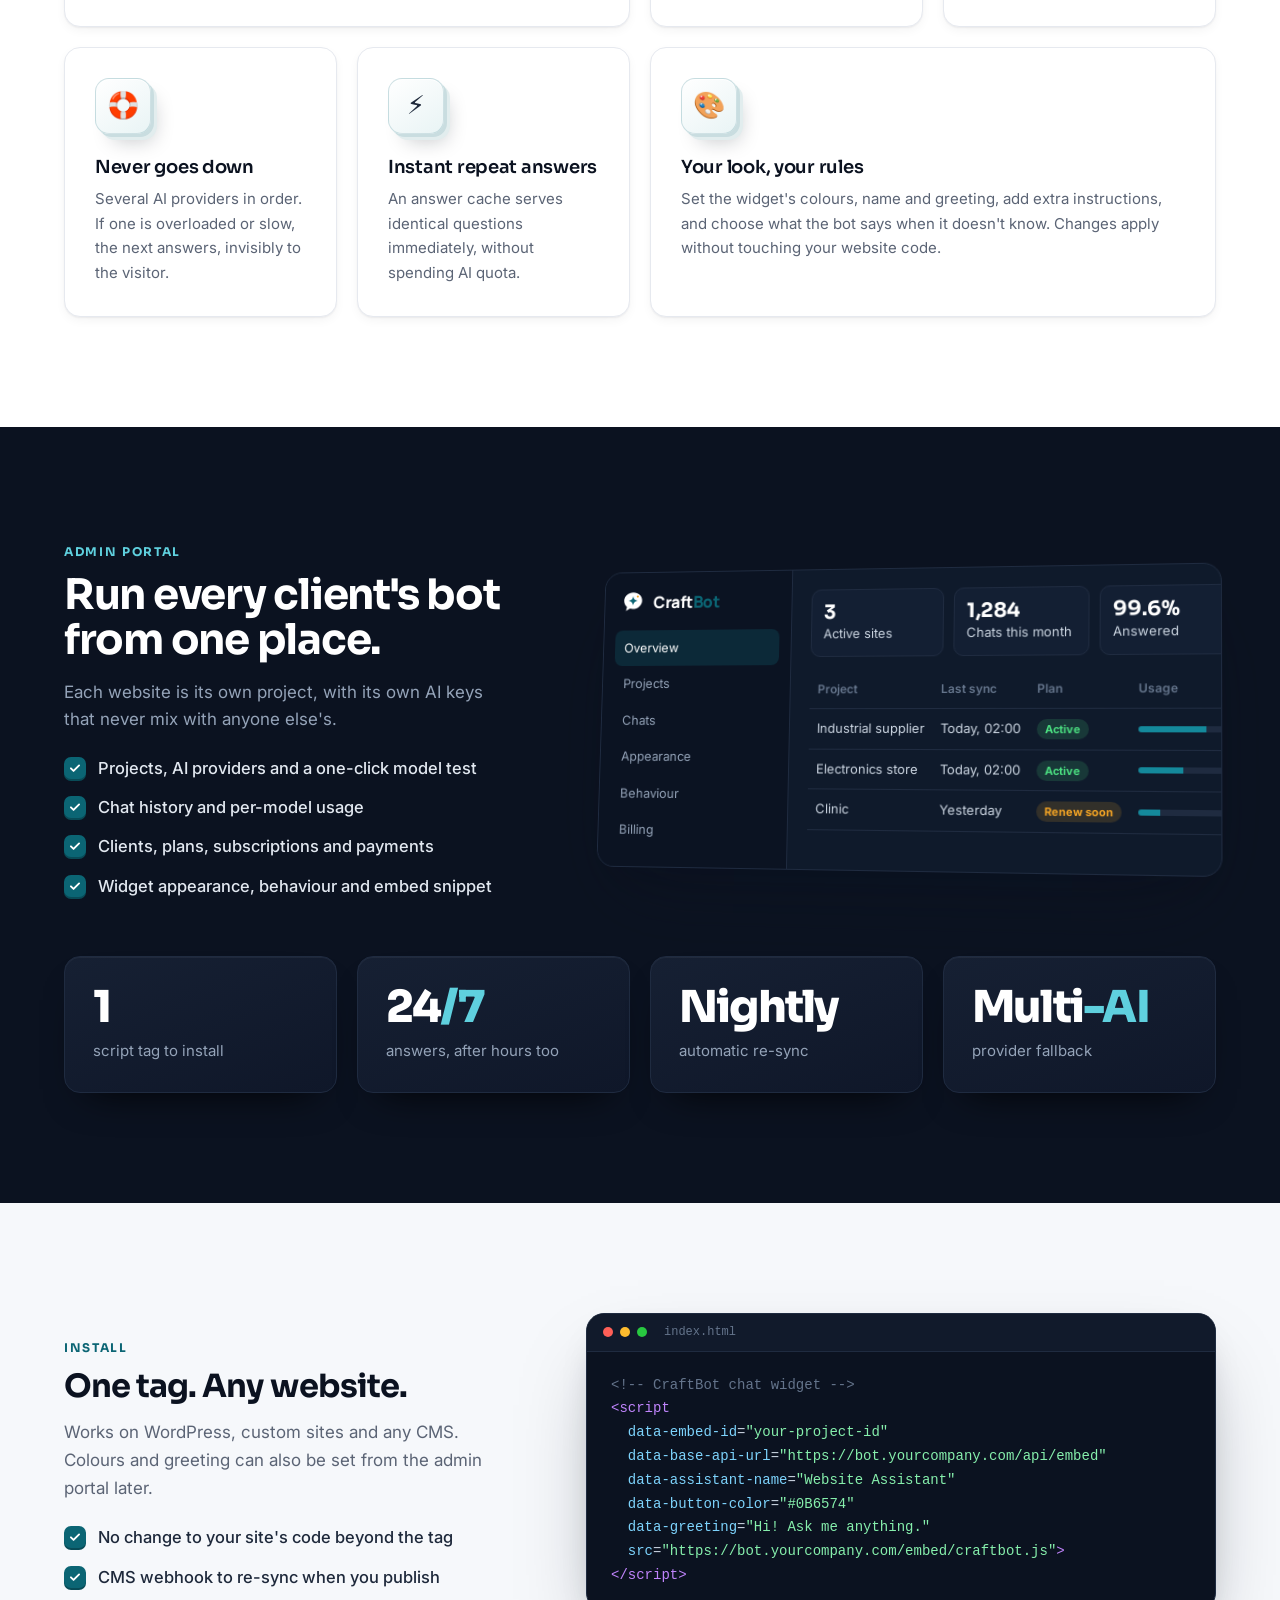
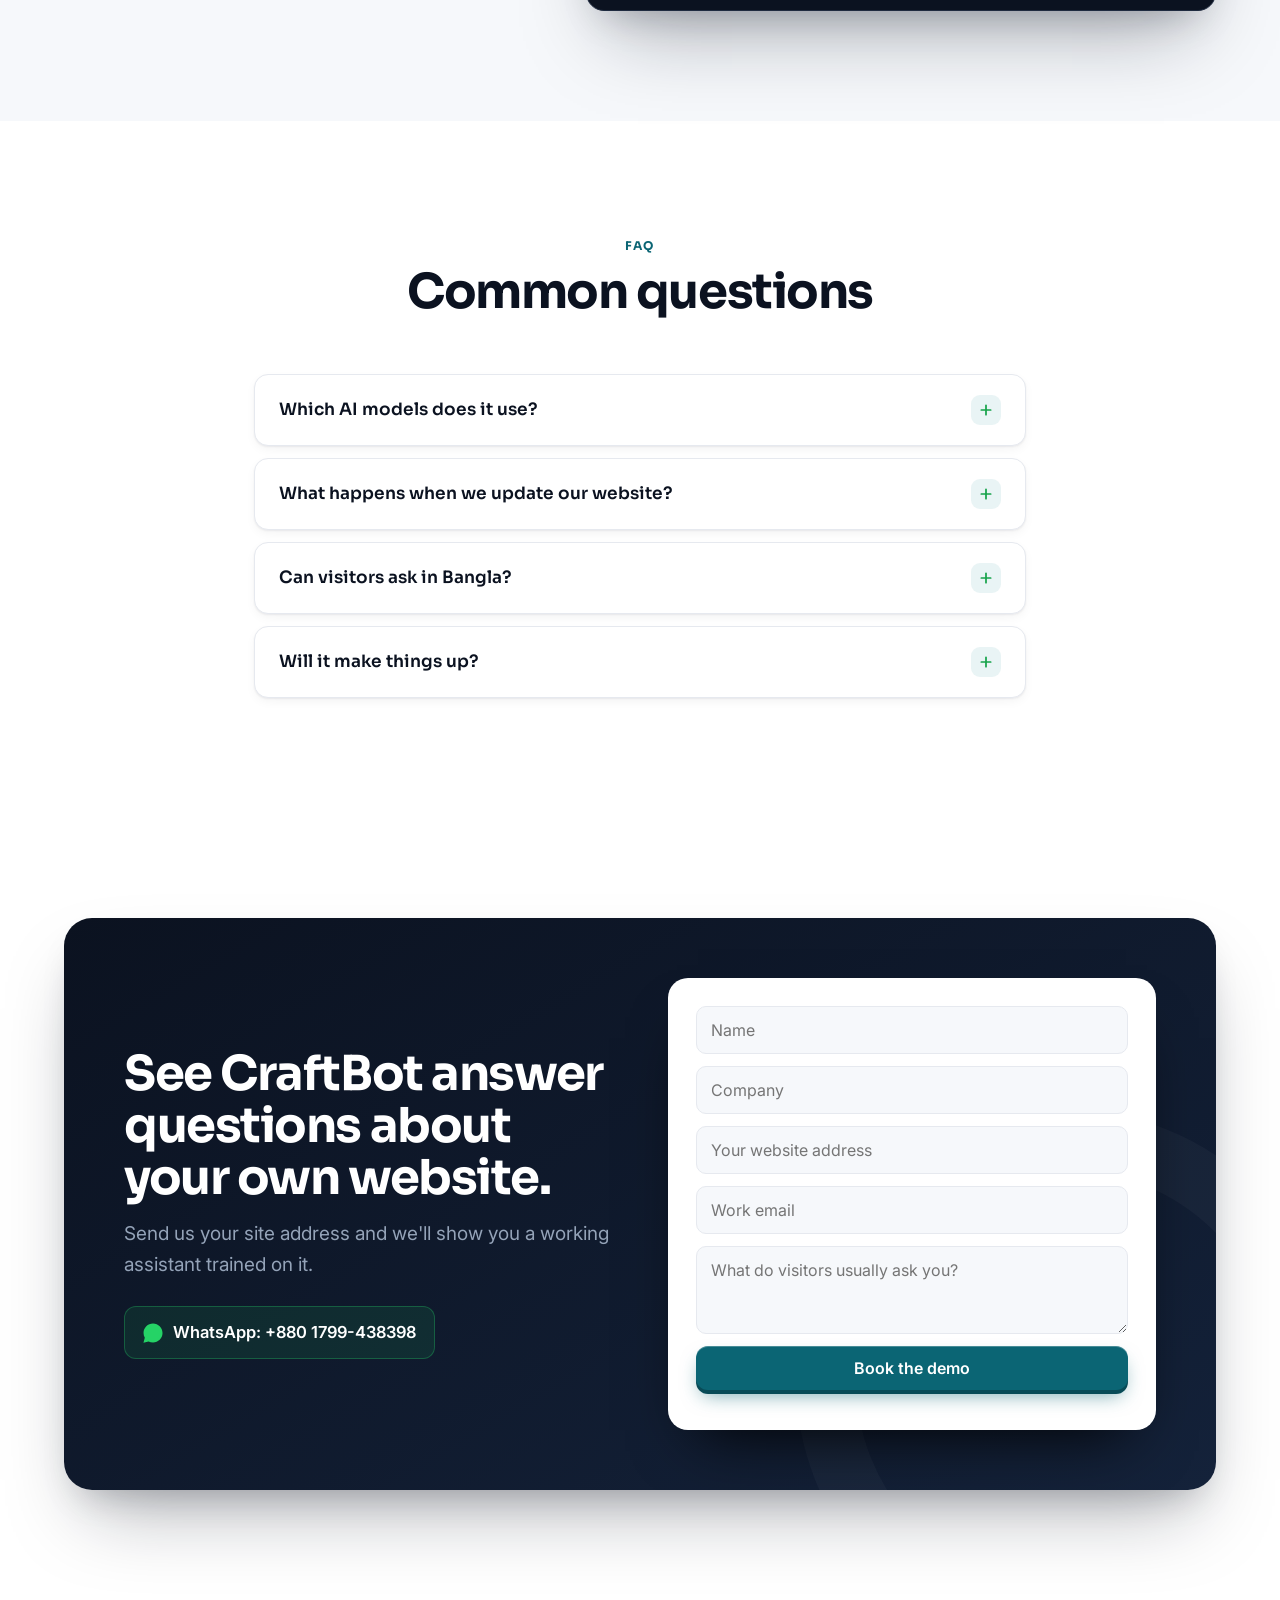
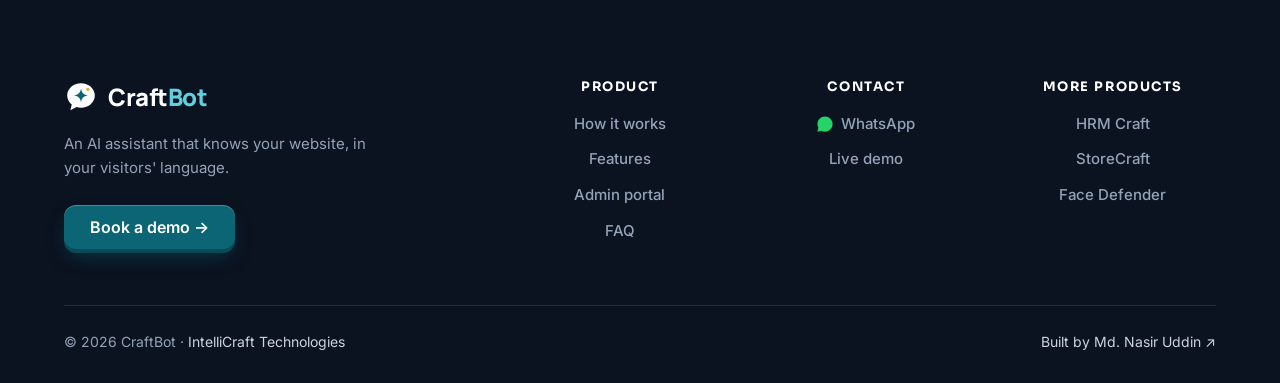
==== commit c4108b4b: "New StoreCraft logo; product logos on portfolio cards - StoreCraft: shopping-bag mark with S (icon, " ====
--- a/craftbot/index.html
+++ b/craftbot/index.html
@@ -149,8 +149,6 @@
 
 <div class="trust"><div class="wrap">
   <span class="t">Works with Groq, OpenAI, Anthropic, Google Gemini, Ollama and more</span>
-  <span class="t">·</span>
-  <span class="t">Built on the open-source AnythingLLM</span>
 </div></div>
 
 <section>
@@ -265,7 +263,6 @@
     <details><summary>What happens when we update our website?</summary><p>CraftBot re-crawls every night and only re-learns pages that changed. You can also trigger a sync from your CMS with a webhook, or press "Re-crawl now" in the admin portal.</p></details>
     <details><summary>Can visitors ask in Bangla?</summary><p>Yes. Questions in Bangla and other languages are matched against your English pages, and the answer comes back in the visitor's language.</p></details>
     <details><summary>Will it make things up?</summary><p>It answers from your website's content and a set of key facts you control. You decide what it says when it doesn't know, so it can point visitors to your contact page instead of guessing.</p></details>
-    <details><summary>Is it built from scratch?</summary><p>CraftBot is built on AnythingLLM, an open-source (MIT) AI platform, and adds website sync, the site digest, multi-language search, provider fallback, answer caching and the client admin portal on top.</p></details>
   </div>
 </section>
 
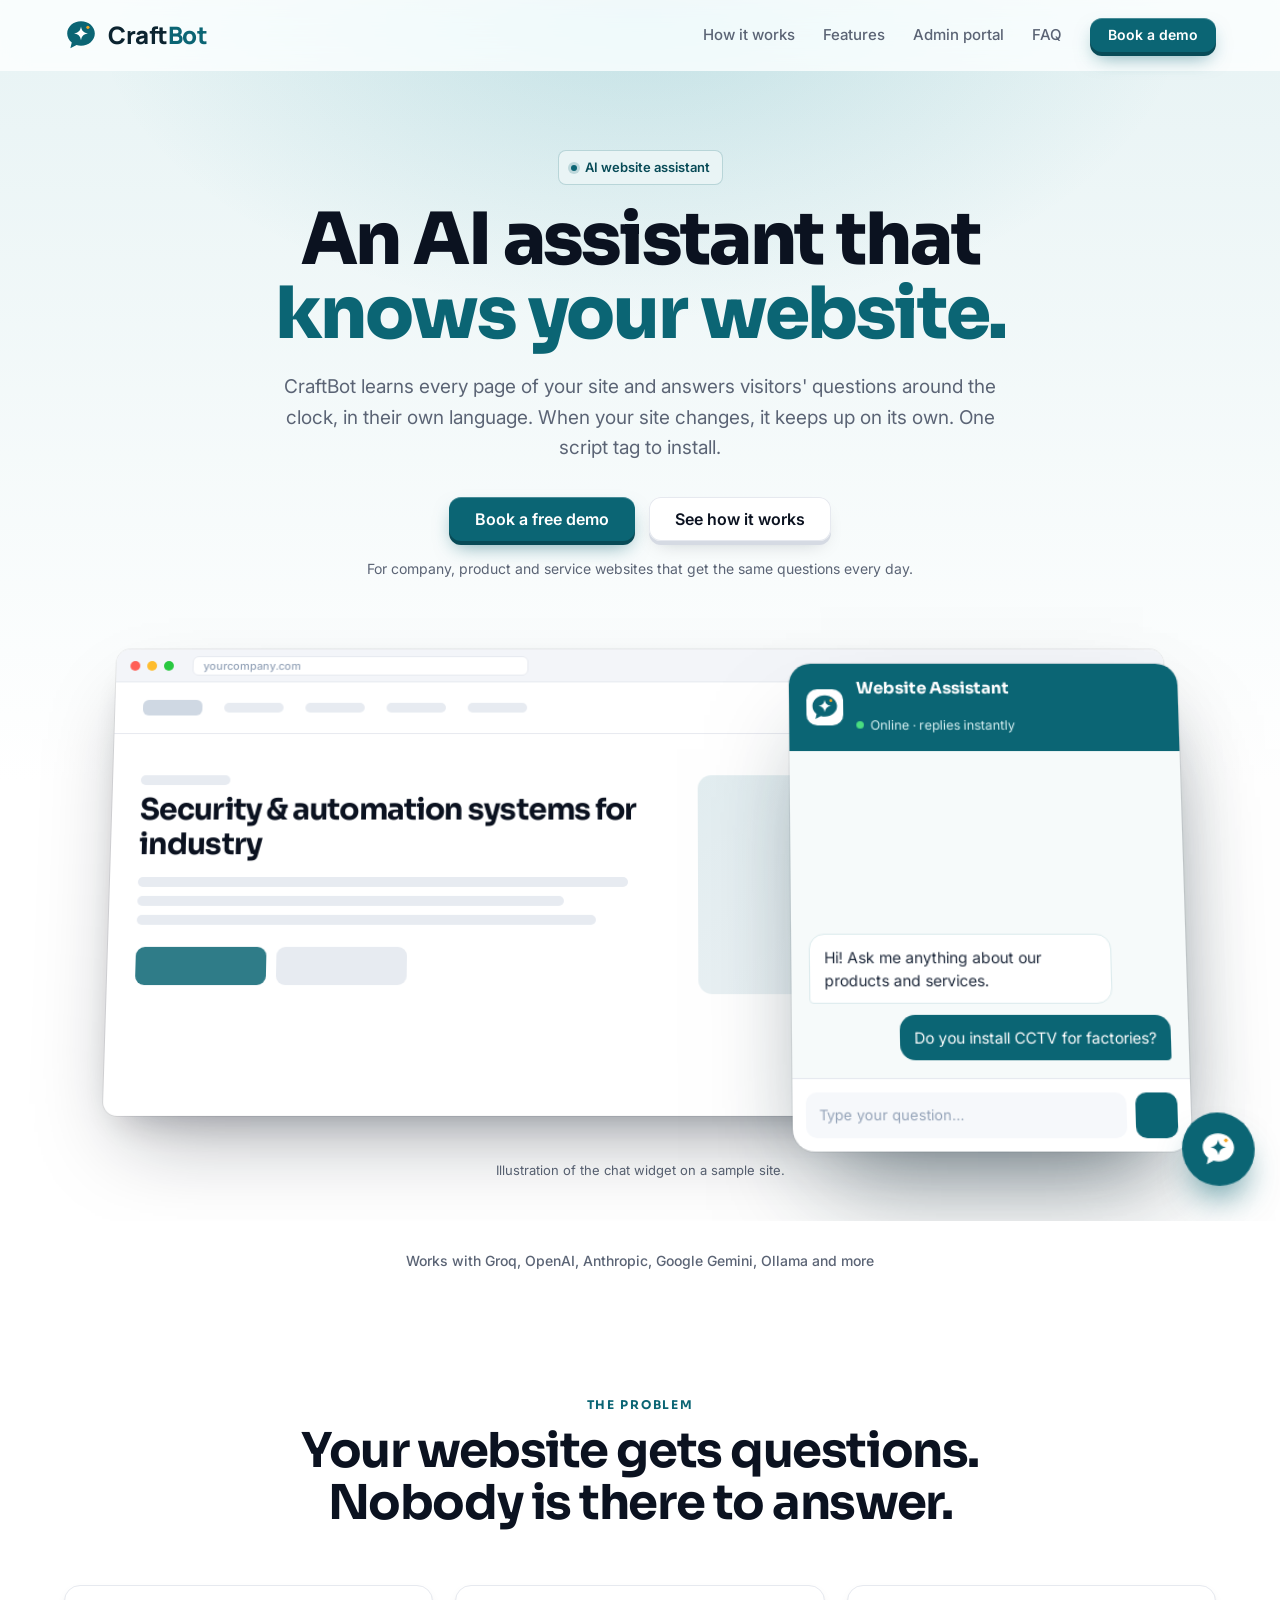
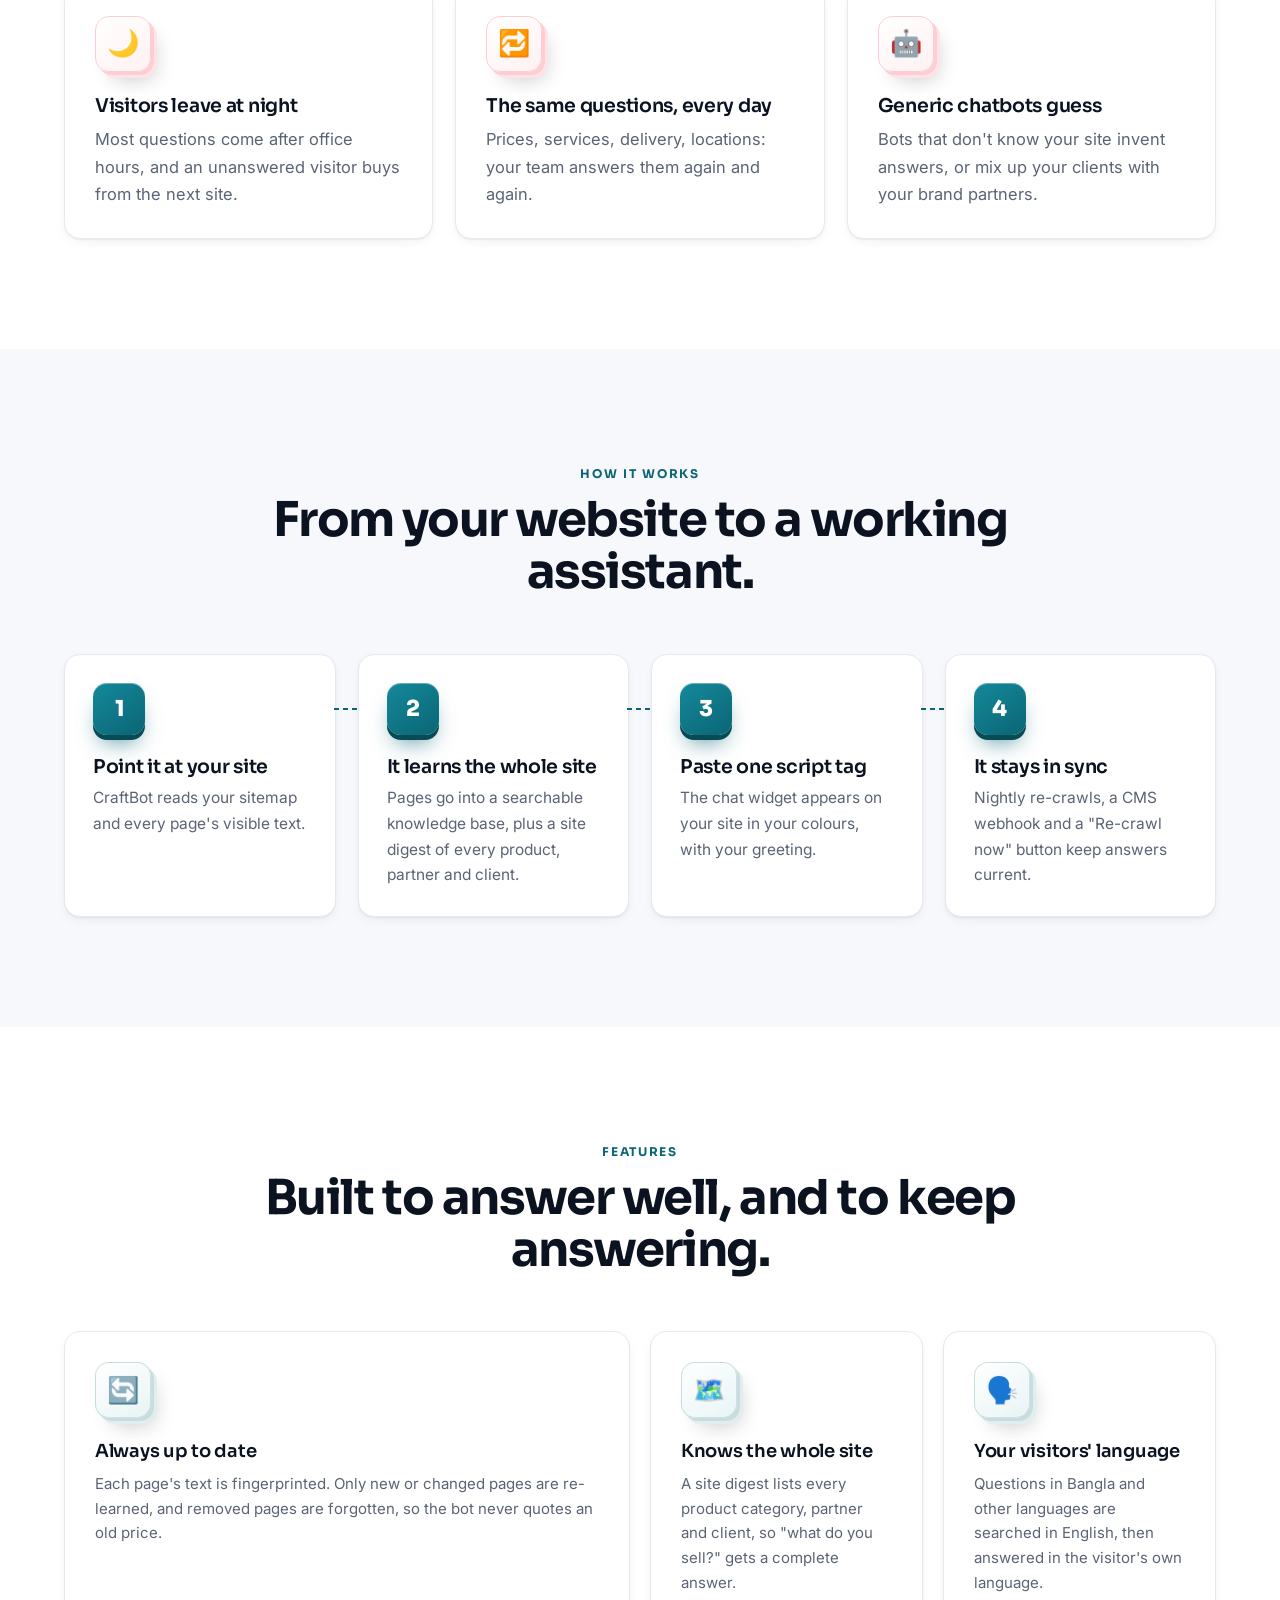
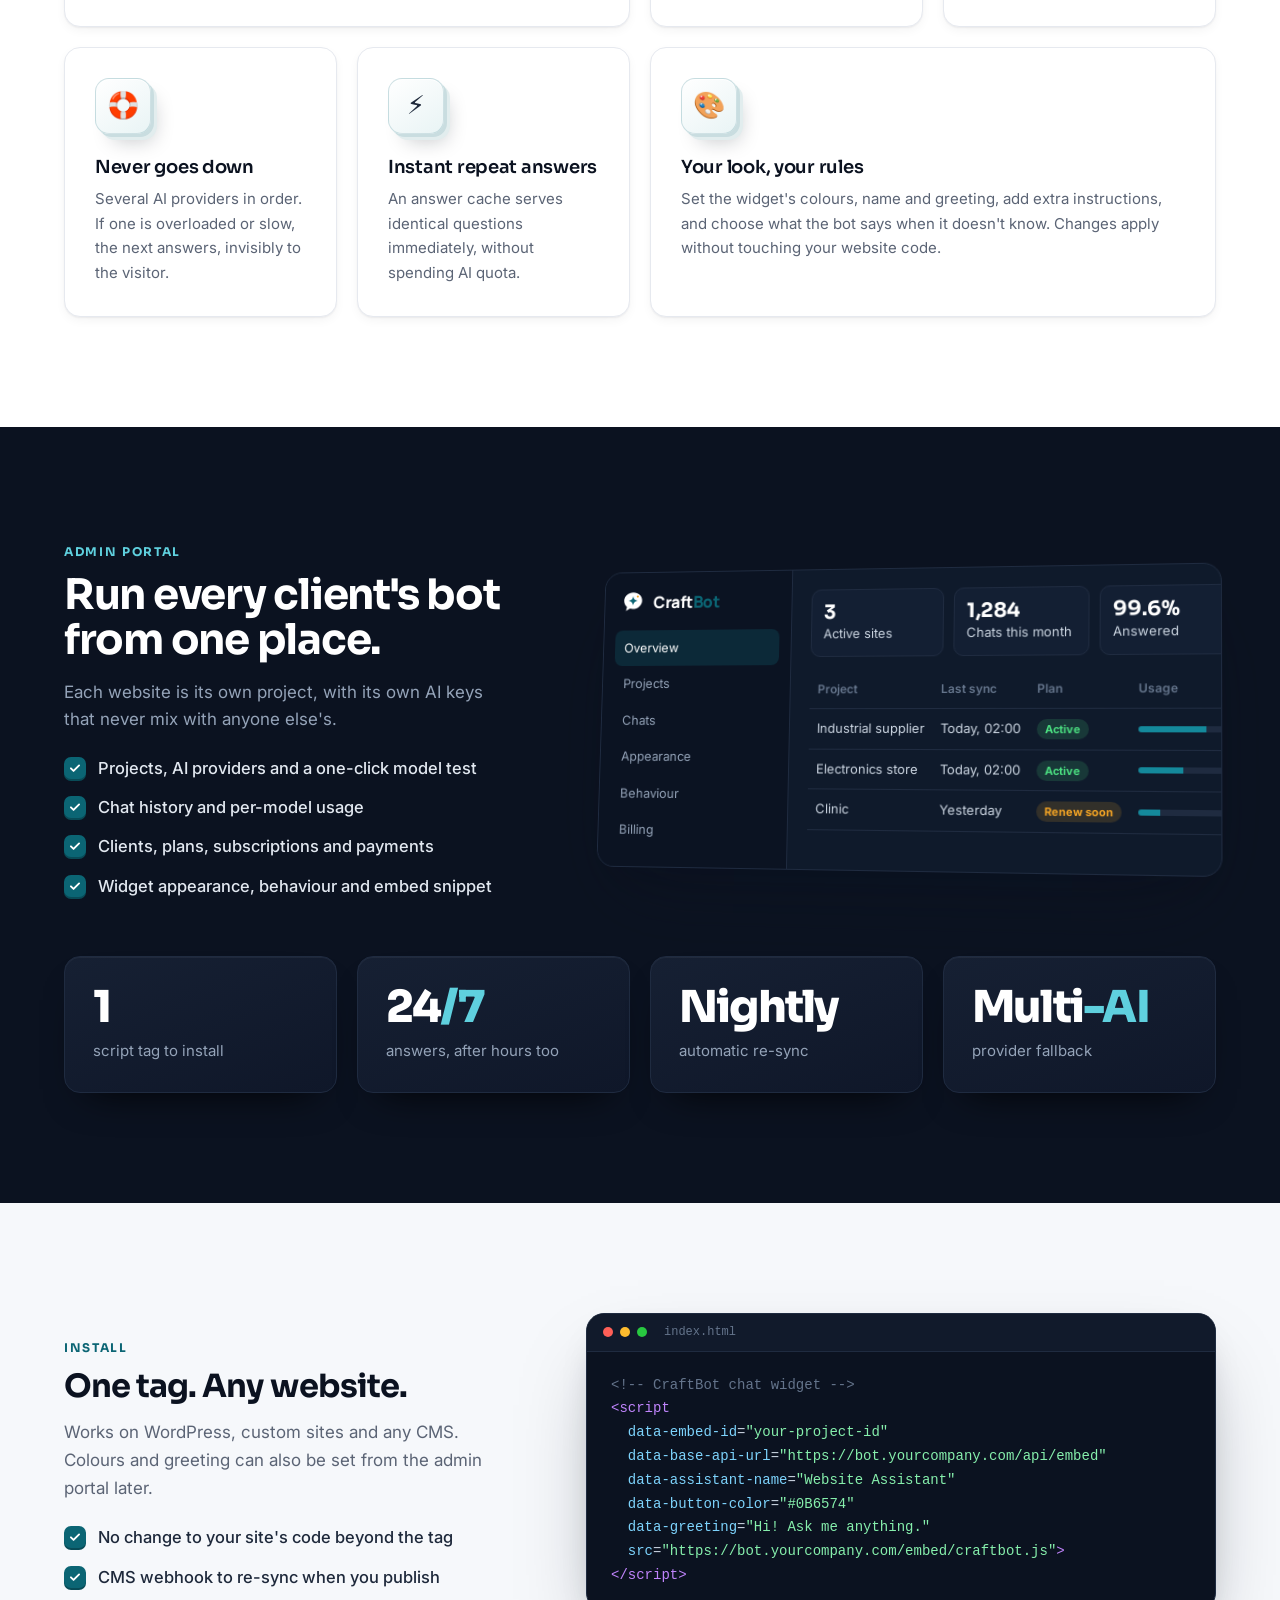
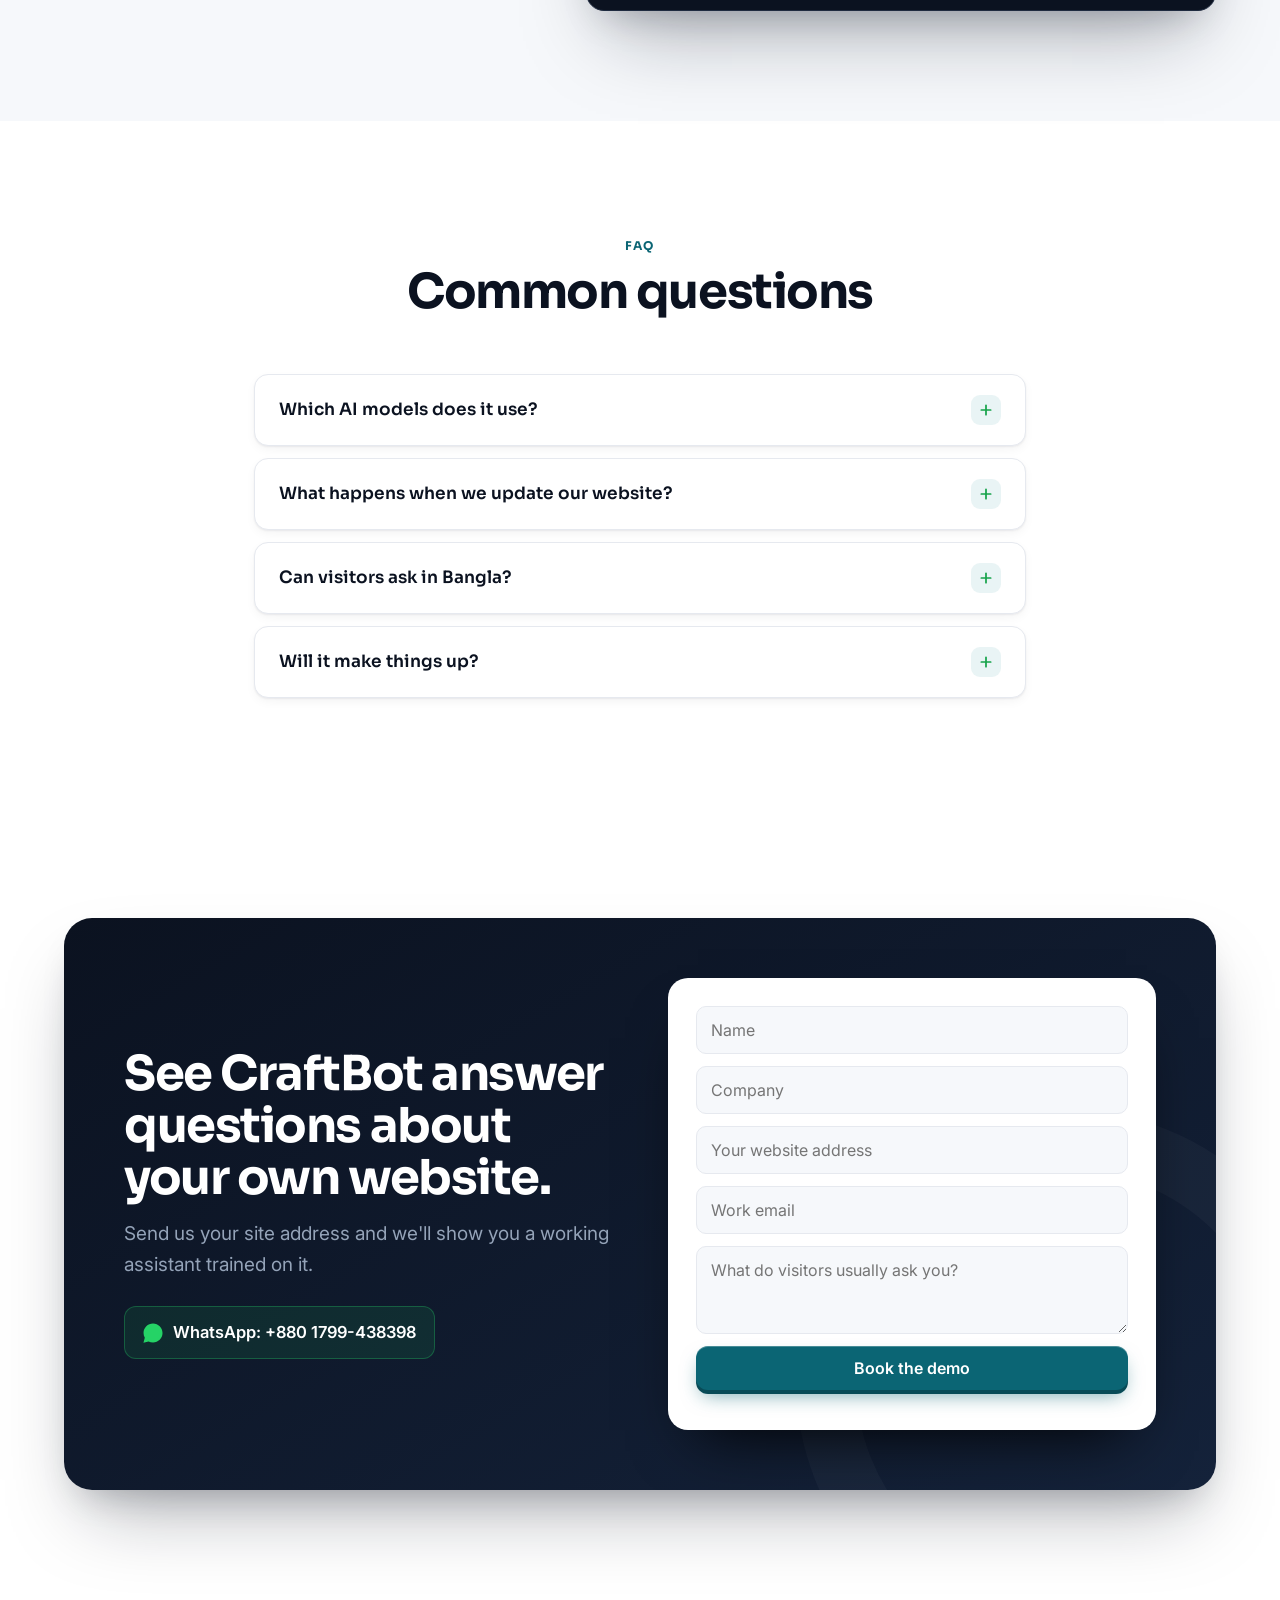
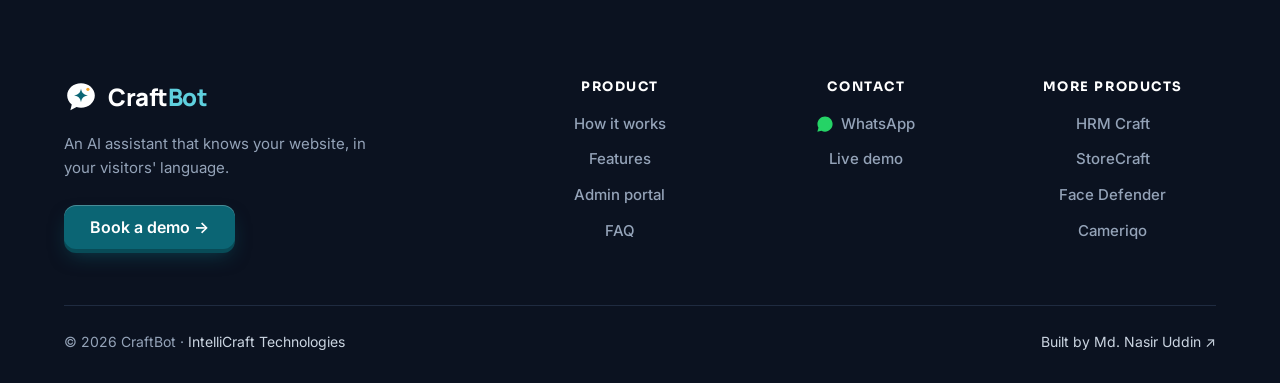
==== commit 4dd79caf: "Add Cameriqo product page and portfolio product 005 - New /cameriqo page on the shared product desig" ====
--- a/craftbot/index.html
+++ b/craftbot/index.html
@@ -91,6 +91,15 @@
   .admin .tblwrap{overflow-x:auto}
 }
 @media(max-width:560px){.bento{grid-template-columns:1fr}.bento .card.wide{grid-column:auto}}
+.admin .k div{min-width:0}
+@media(max-width:960px){
+  .admin main{padding:14px}
+  .admin .k{gap:8px}
+  .admin .k div{padding:10px;font-size:11.5px;line-height:1.3}
+  .admin .k b{font-size:17px;margin-bottom:2px}
+  .admin td,.admin th{padding:9px 6px;white-space:normal}
+  .admin th:nth-child(4),.admin td:nth-child(4){display:none}
+}
 </style>
 <link rel="icon" href="logo.svg" type="image/svg+xml">
 </head>
@@ -297,7 +306,7 @@
     </div>
     <nav class="f-col" aria-label="Product"><h4>Product</h4><a href="#how">How it works</a><a href="#features">Features</a><a href="#admin">Admin portal</a><a href="#faq">FAQ</a></nav>
     <nav class="f-col" aria-label="Contact"><h4>Contact</h4><a class="wa-l" href="https://wa.me/8801799438398" target="_blank" rel="noopener"><svg width="16" height="16" viewBox="0 0 24 24" aria-hidden="true"><path fill="currentColor" d="M12.04.63C5.76.63.65 5.74.65 12.02c0 2.01.52 3.97 1.52 5.7L.55 23.63l6.04-1.58a11.36 11.36 0 0 0 5.44 1.39c6.28 0 11.39-5.11 11.39-11.39S18.32.63 12.04.63zm5.43 13.75c-.3-.15-1.76-.87-2.03-.97-.27-.1-.47-.15-.67.15-.2.3-.77.97-.94 1.17-.17.2-.35.22-.65.07-.3-.15-1.26-.46-2.4-1.48-.89-.79-1.49-1.77-1.66-2.07-.17-.3-.02-.46.13-.61.13-.13.3-.35.45-.52.15-.17.2-.3.3-.5.1-.2.05-.37-.02-.52-.08-.15-.67-1.61-.92-2.21-.24-.58-.49-.5-.67-.51h-.57c-.2 0-.52.07-.8.37-.27.3-1.04 1.02-1.04 2.48s1.07 2.88 1.21 3.08c.15.2 2.1 3.2 5.08 4.49 2.47 1.07 2.97.86 3.56.8.57-.09 1.76-.72 2.01-1.41.25-.69.25-1.29.17-1.41-.07-.12-.27-.2-.57-.35z"/></svg>WhatsApp</a><a href="#contact">Live demo</a></nav>
-    <nav class="f-col" aria-label="More products"><h4>More products</h4><a href="../hrm/">HRM Craft</a><a href="../storecraft/">StoreCraft</a><a href="../face-defender/">Face Defender</a></nav>
+    <nav class="f-col" aria-label="More products"><h4>More products</h4><a href="../hrm/">HRM Craft</a><a href="../storecraft/">StoreCraft</a><a href="../face-defender/">Face Defender</a><a href="../cameriqo/">Cameriqo</a></nav>
   </div>
   <div class="f-bottom"><span>© 2026 CraftBot · <a href="https://www.intellicrafttechnologies.com/" target="_blank" rel="noopener">IntelliCraft Technologies</a></span><a href="../" target="_blank" rel="noopener">Built by Md. Nasir Uddin ↗</a></div>
 </div></footer>
